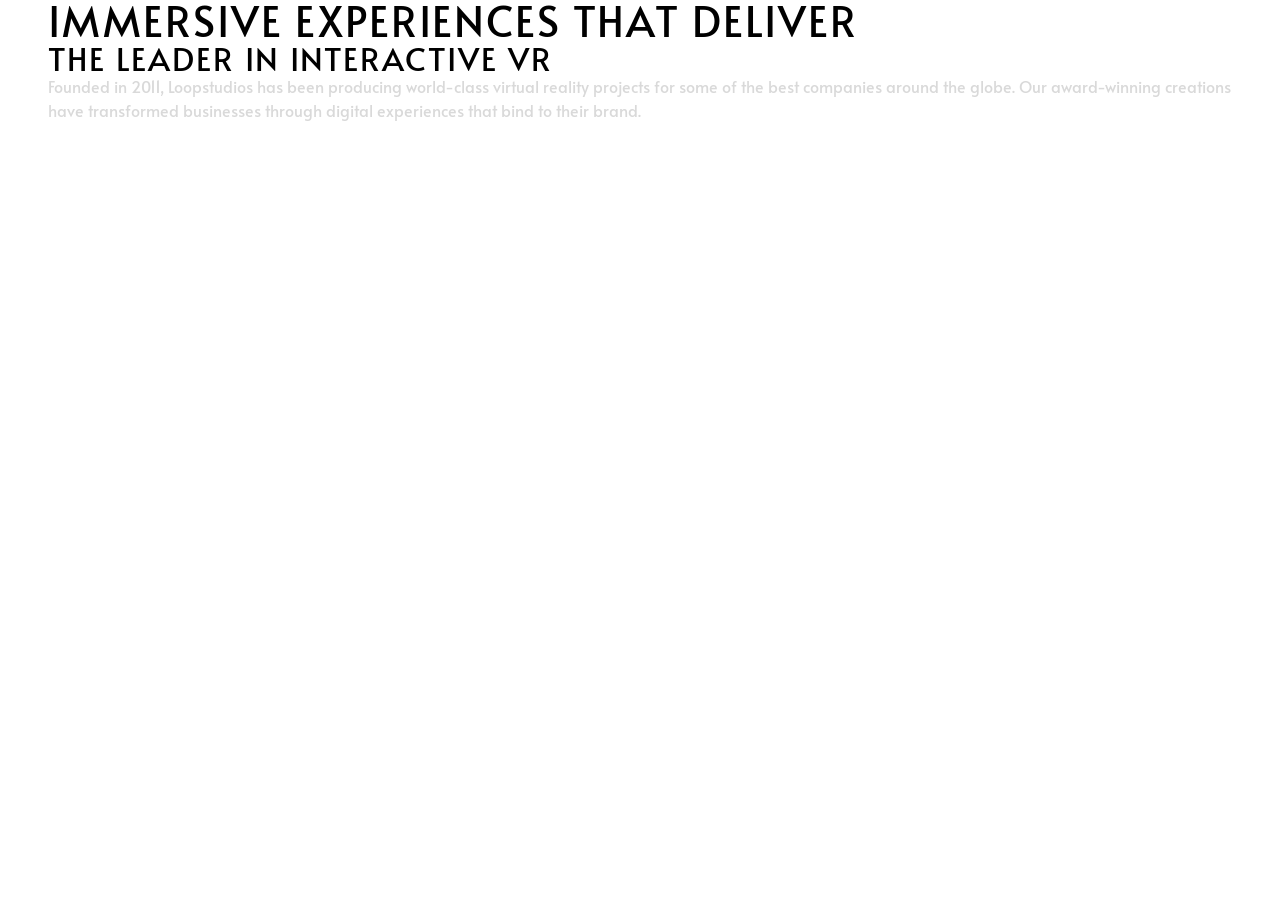
==== index.html @ 2401a3a0 "define styles for typography" ====
<!doctype html>
<html lang="en">
  <head>
    <meta charset="UTF-8" />
    <meta name="viewport" content="width=device-width, initial-scale=1.0" />
    <link rel="stylesheet" href="css/style.css" />
    <title>Loopstudios Landing Page</title>
  </head>
  <body>
    <h1>Immersive experiences that deliver</h1>
    <h2>The leader in interactive vr</h2>
    <p>
      Founded in 2011, Loopstudios has been producing world-class virtual
      reality projects for some of the best companies around the globe. Our
      award-winning creations have transformed businesses through digital
      experiences that bind to their brand.
    </p>
  </body>
</html>
---- css/style.css ----
/* FONTS */
/* alata-regular - latin */
@font-face {
  font-display: swap; /* Check https://developer.mozilla.org/en-US/docs/Web/CSS/@font-face/font-display for other options. */
  font-family: 'Alata';
  font-style: normal;
  font-weight: 400;
  src: url('/assets/fonts/alata-v12-latin/alata-v12-latin-regular.woff2') format('woff2'); /* Chrome 36+, Opera 23+, Firefox 39+, Safari 12+, iOS 10+ */
}

/* josefin-sans-300 - latin */
@font-face {
  font-display: swap; /* Check https://developer.mozilla.org/en-US/docs/Web/CSS/@font-face/font-display for other options. */
  font-family: 'Josefin Sans';
  font-style: normal;
  font-weight: 300;
  src: url('/assets/fonts/josefin-sans-v34-latin-300.woff2') format('woff2'); /* Chrome 36+, Opera 23+, Firefox 39+, Safari 12+, iOS 10+ */
}

/* CUSTOM PROPERTIES */
:root {
  --clr-white: hsl(0, 0%, 100%);
  --clr-black: hsl(0, 0%, 0%);
  --clr-grey: hsl(0, 0%, 85%);

  --ff-primary: 'Alata';
  --ff-secondary: 'Josefin Sans';
}

/* RESET STYLES */
/* Box sizing rules */
*,
*::before,
*::after {
  box-sizing: border-box;
}

/* Remove default margin */
* {
  margin: 0;
  padding: 0;
  font: inherit;
}

/* Remove list styles on ul, ol elements 
with a list role, which suggests default 
styling will be removed */
ul[role='list'],
ol[role='list'] {
  list-style: none;
}

/* Set core root defaults */
html:focus-within {
  scroll-behavior: smooth;
}

html,
body {
  min-height: 100%;
  /* height: 100%; */
}

/* Set core body defaults */
body {
  text-rendering: optimizeSpeed;
  line-height: 1.5;
}

/* A elements that don't have a class get default styles */
a:not([class]) {
  text-decoration-skip-ink: auto;
}

/* Make images easier to work with */
img,
picture,
svg {
  max-width: 100%;
  display: block;
}

/* Remove all animations, transitions and smooth scroll for people that prefer not to see them */
@media (prefers-reduced-motion: reduce) {
  html:focus-within {
   scroll-behavior: auto;
  }
  
  *,
  *::before,
  *::after {
    animation-duration: 0.01ms !important;
    animation-iteration-count: 1 !important;
    transition-duration: 0.01ms !important;
    scroll-behavior: auto !important;
  }
}

body {
  font-family: var(--ff-primary);
  padding: 0 3rem;
  color: var(--clr-grey);
}

h1, h2, h3 {
  text-transform: uppercase;
  line-height: 1;
  letter-spacing: 2px;
  color: var(--clr-black);

}

h1 {
  font-size: 2.6rem;
}

h2 {
  font-size: 2rem;
}
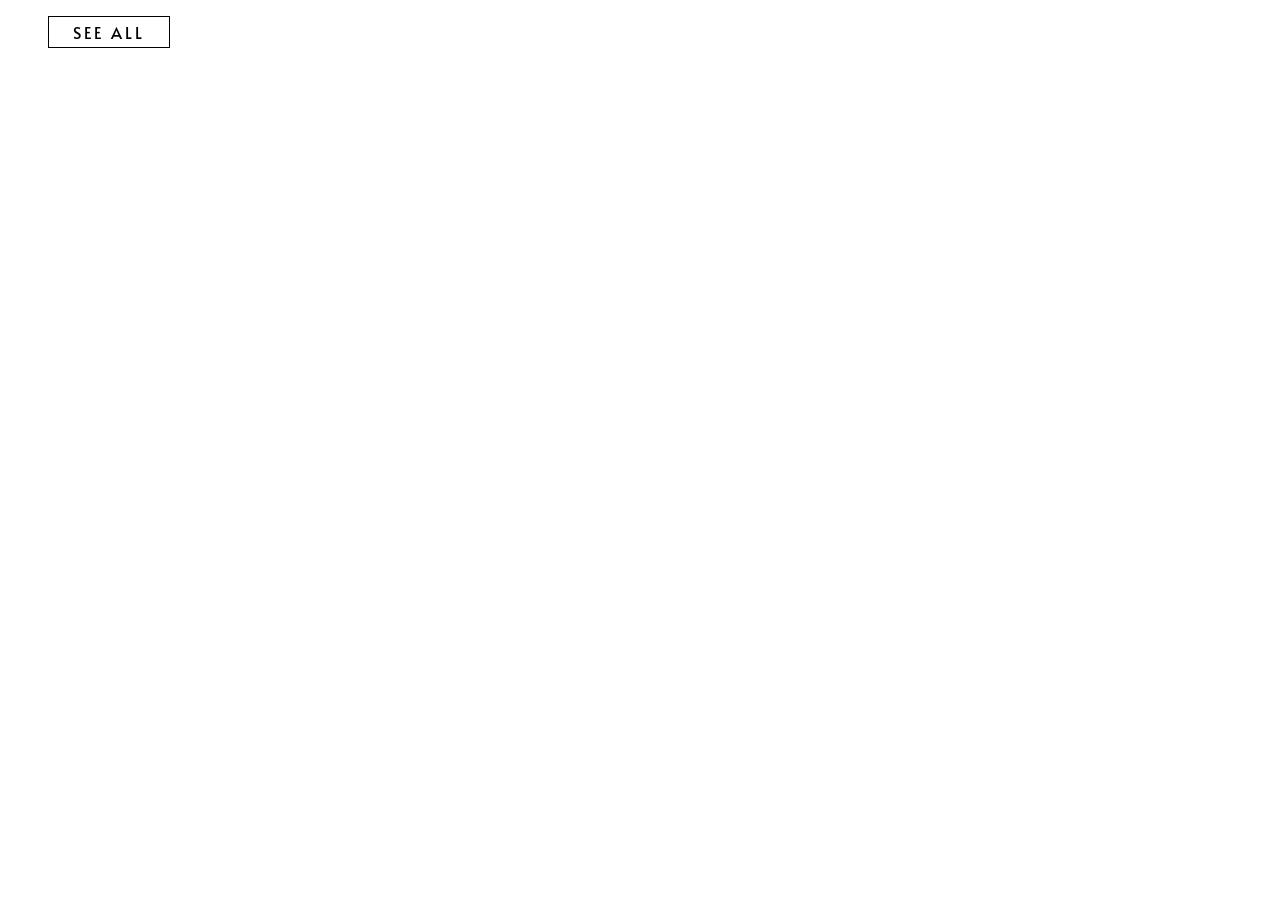
==== commit 6535f9ed: "build button component" ====
--- a/index.html
+++ b/index.html
@@ -7,13 +7,6 @@
     <title>Loopstudios Landing Page</title>
   </head>
   <body>
-    <h1>Immersive experiences that deliver</h1>
-    <h2>The leader in interactive vr</h2>
-    <p>
-      Founded in 2011, Loopstudios has been producing world-class virtual
-      reality projects for some of the best companies around the globe. Our
-      award-winning creations have transformed businesses through digital
-      experiences that bind to their brand.
-    </p>
+    <button class="btn">See all</button>
   </body>
 </html>
--- a/css/style.css
+++ b/css/style.css
@@ -14,7 +14,7 @@
   font-family: 'Josefin Sans';
   font-style: normal;
   font-weight: 300;
-  src: url('/assets/fonts/josefin-sans-v34-latin-300.woff2') format('woff2'); /* Chrome 36+, Opera 23+, Firefox 39+, Safari 12+, iOS 10+ */
+  src: url('/assets/fonts/josefin-sans-v34-latin/josefin-sans-v34-latin-300.woff2') format('woff2'); /* Chrome 36+, Opera 23+, Firefox 39+, Safari 12+, iOS 10+ */
 }
 
 /* CUSTOM PROPERTIES */
@@ -98,22 +98,69 @@
 
 body {
   font-family: var(--ff-primary);
-  padding: 0 3rem;
+  padding: 1rem 3rem;
   color: var(--clr-grey);
+  /* background-color: var(--clr-black); */
 }
 
 h1, h2, h3 {
   text-transform: uppercase;
   line-height: 1;
-  letter-spacing: 2px;
   color: var(--clr-black);
-
+  font-family: var(--ff-secondary);
 }
 
 h1 {
-  font-size: 2.6rem;
+  font-size: 2.4rem;
 }
 
 h2 {
-  font-size: 2rem;
-}+  font-size: 1.975rem;
+}
+
+/* LINKS */
+.link {
+  color: var(--clr-white);
+  text-decoration: none;
+  display: inline-block;
+}
+
+.link:hover {
+  position: relative;
+}
+
+.link:hover::after {
+  content: '';
+  position: absolute;
+  height: 2px;
+  border-radius: 1px;
+  width: 40%;
+  bottom: -10px;
+  left: 50%;
+  transform: translateX(-50%);
+  display: block;
+  background-color: var(--clr-white);
+}
+
+.link--full-underline:hover::after {
+  width: 100%;
+}
+
+/* BUTTONS */
+.btn {
+  text-transform: uppercase;
+  letter-spacing: 3px;
+  padding: .2em 1.5em;
+  outline: 0;
+  background-color: var(--clr-white);
+  border: 1px solid var(--clr-black);
+  cursor: pointer;
+  transition-property: background-color, color;
+  transition-duration: 300ms;
+  transition-timing-function: ease-in-out;
+}
+
+.btn:hover, .btn:focus-visible {
+  background-color: var(--clr-black);
+  color: var(--clr-white);
+}
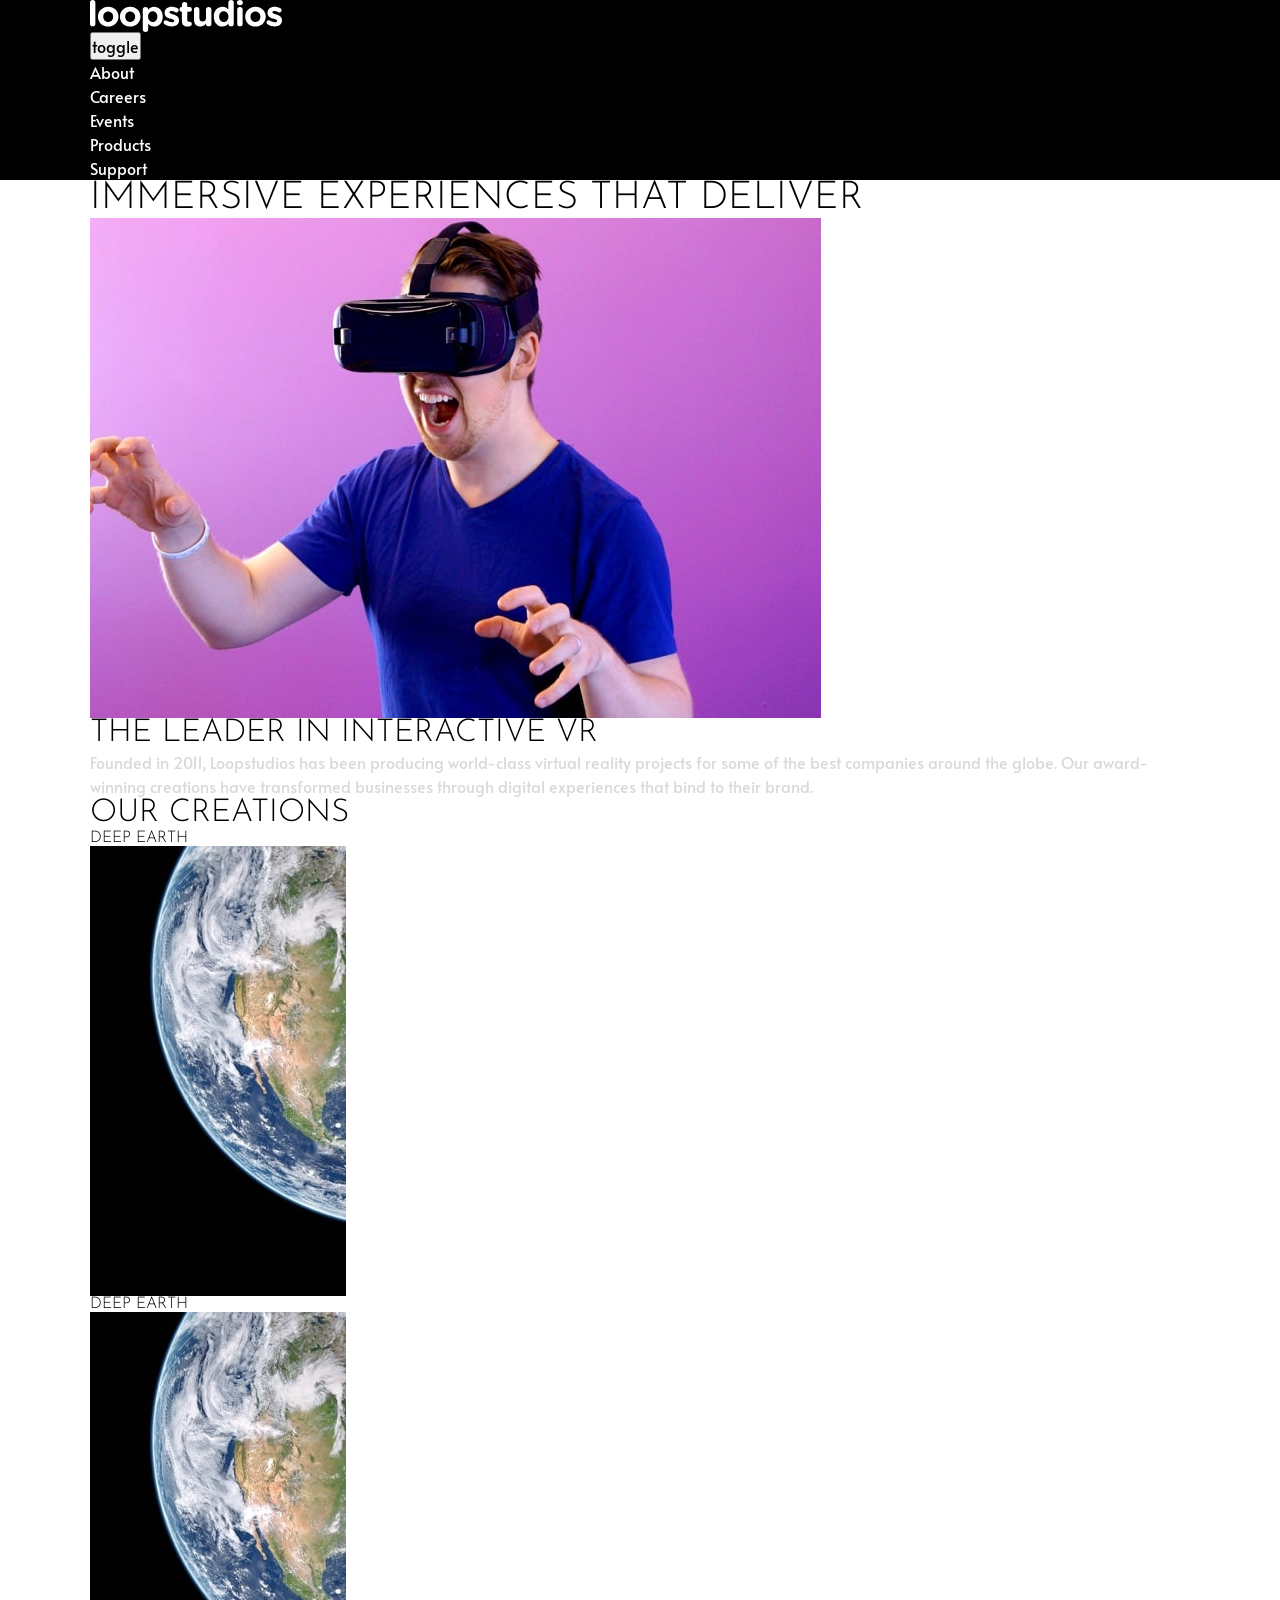
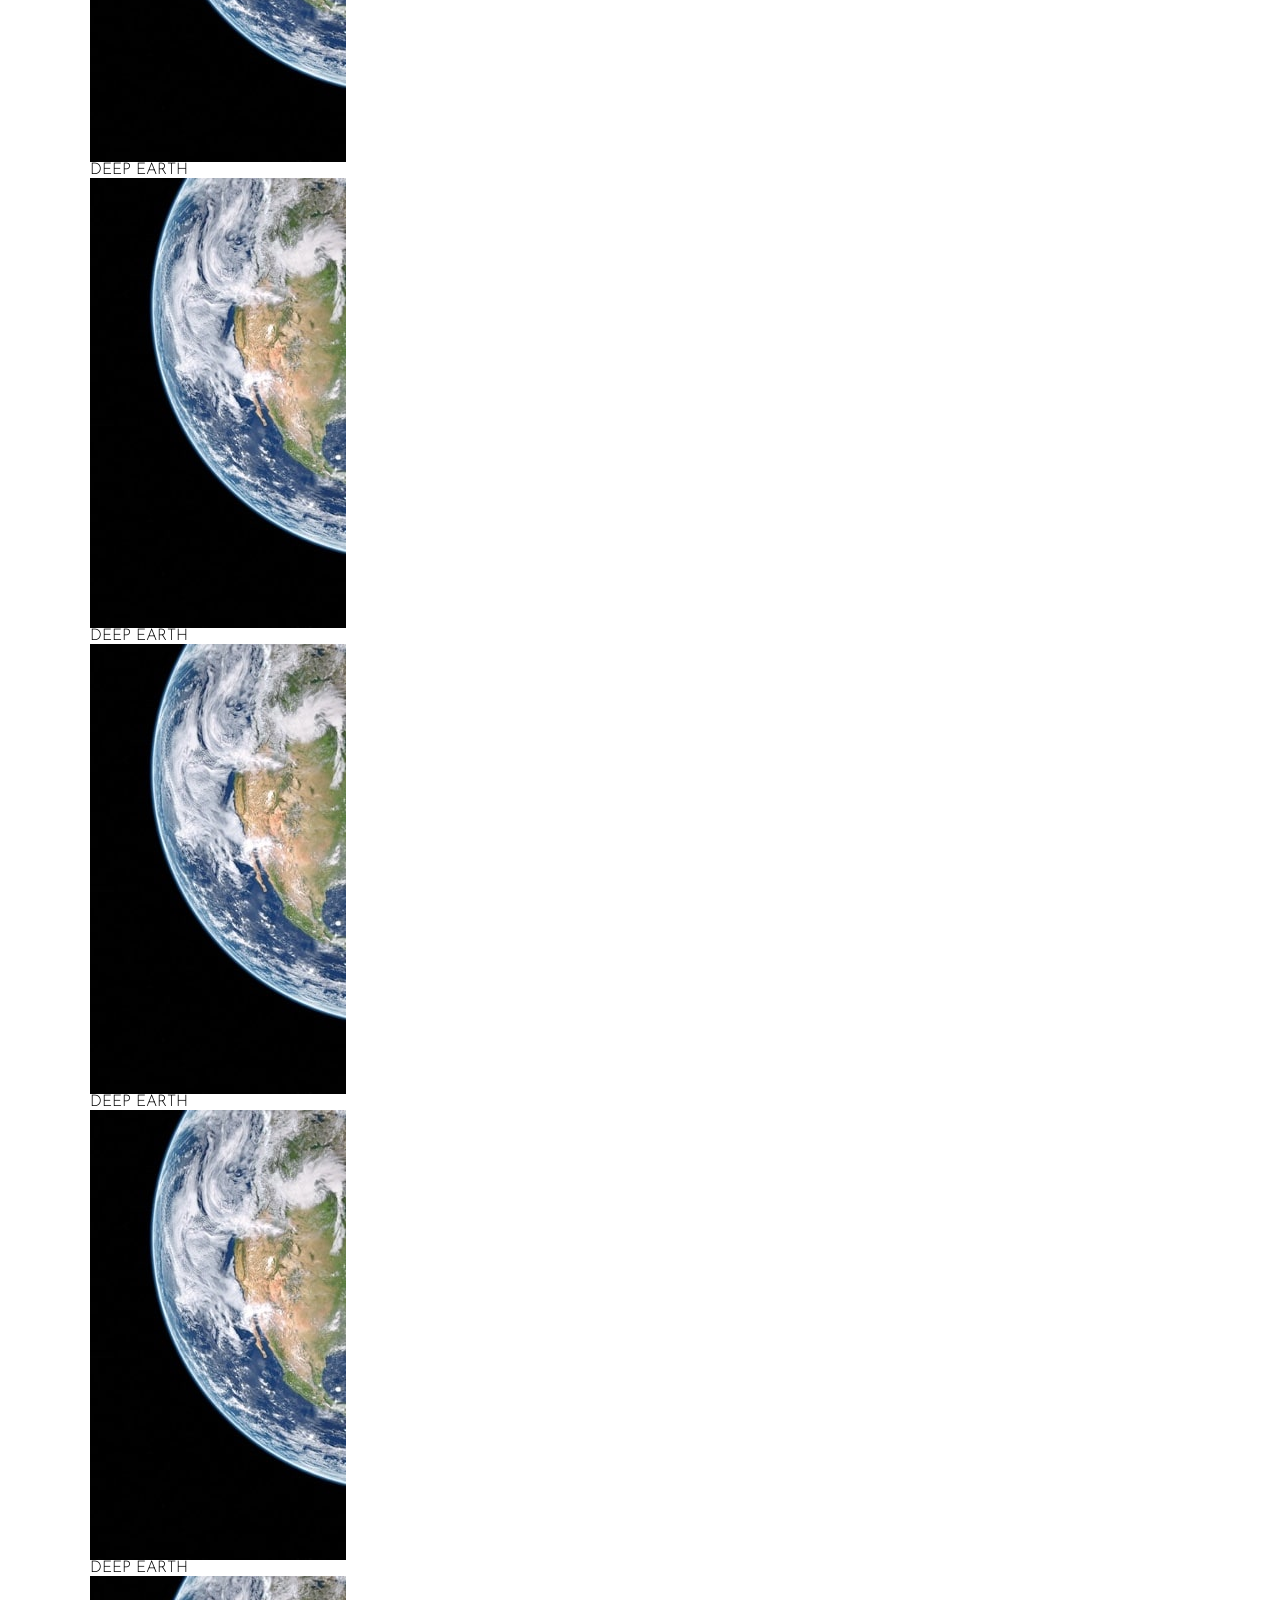
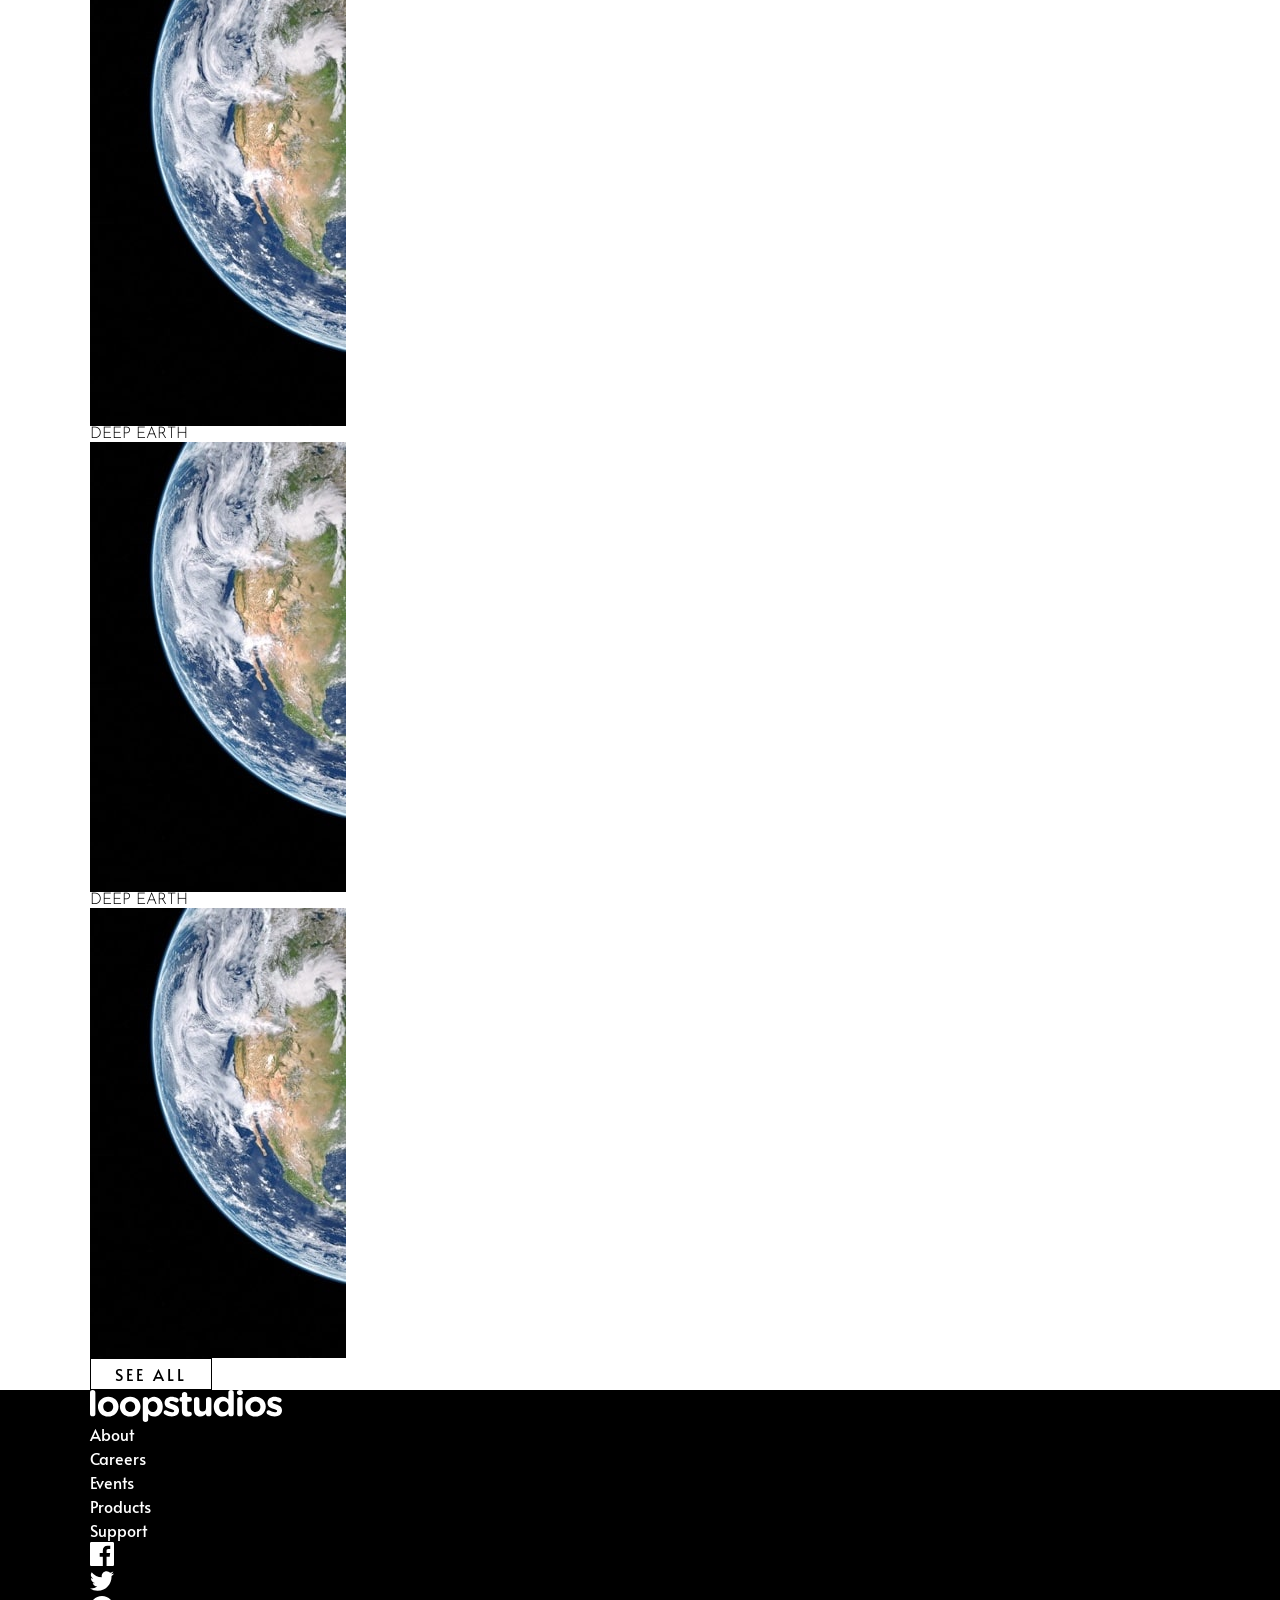
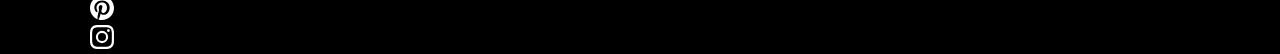
==== commit c1fec9f9: "write markup for the page" ====
--- a/index.html
+++ b/index.html
@@ -7,6 +7,164 @@
     <title>Loopstudios Landing Page</title>
   </head>
   <body>
-    <button class="btn">See all</button>
+    <header class="header" style="background-color: black">
+      <div class="wrapper header__wrapper">
+        <a href="/"><img src="/assets/images/logo.svg" alt="Loopstudios" /></a>
+        <button class="nav-toggler">toggle</button>
+        <nav class="header__nav">
+          <ul class="links" role="list">
+            <li><a href="#" class="link">About</a></li>
+            <li><a href="#" class="link">Careers</a></li>
+            <li><a href="#" class="link">Events</a></li>
+            <li><a href="#" class="link">Products</a></li>
+            <li><a href="#" class="link">Support</a></li>
+          </ul>
+        </nav>
+      </div>
+    </header>
+
+    <main>
+      <section class="hero">
+        <div class="wrapper hero__wrapper">
+          <h1 class="hero__title">Immersive experiences that deliver</h1>
+        </div>
+      </section>
+
+      <section class="showcase">
+        <div class="wrapper showcase__wrapper">
+          <picture>
+            <img
+              src="/assets/images/desktop/image-interactive.jpg"
+              alt="A man wearing a VR device"
+            />
+          </picture>
+          <div class="showcase__content">
+            <h2>The leader in interactive vr</h2>
+            <p>
+              Founded in 2011, Loopstudios has been producing world-class
+              virtual reality projects for some of the best companies around the
+              globe. Our award-winning creations have transformed businesses
+              through digital experiences that bind to their brand.
+            </p>
+          </div>
+        </div>
+      </section>
+
+      <section class="creations">
+        <div class="wrapper creations__wrapper">
+          <h2>Our Creations</h2>
+          <ul class="creations-list" role="list">
+            <li class="creation">
+              <h3>Deep earth</h3>
+              <picture>
+                <img
+                  src="/assets/images/desktop/image-deep-earth.jpg"
+                  alt="An image of earth from space"
+                />
+              </picture>
+            </li>
+            <li class="creation">
+              <h3>Deep earth</h3>
+              <picture>
+                <img
+                  src="/assets/images/desktop/image-deep-earth.jpg"
+                  alt="An image of earth from space"
+                />
+              </picture>
+            </li>
+            <li class="creation">
+              <h3>Deep earth</h3>
+              <picture>
+                <img
+                  src="/assets/images/desktop/image-deep-earth.jpg"
+                  alt="An image of earth from space"
+                />
+              </picture>
+            </li>
+            <li class="creation">
+              <h3>Deep earth</h3>
+              <picture>
+                <img
+                  src="/assets/images/desktop/image-deep-earth.jpg"
+                  alt="An image of earth from space"
+                />
+              </picture>
+            </li>
+            <li class="creation">
+              <h3>Deep earth</h3>
+              <picture>
+                <img
+                  src="/assets/images/desktop/image-deep-earth.jpg"
+                  alt="An image of earth from space"
+                />
+              </picture>
+            </li>
+            <li class="creation">
+              <h3>Deep earth</h3>
+              <picture>
+                <img
+                  src="/assets/images/desktop/image-deep-earth.jpg"
+                  alt="An image of earth from space"
+                />
+              </picture>
+            </li>
+            <li class="creation">
+              <h3>Deep earth</h3>
+              <picture>
+                <img
+                  src="/assets/images/desktop/image-deep-earth.jpg"
+                  alt="An image of earth from space"
+                />
+              </picture>
+            </li>
+            <li class="creation">
+              <h3>Deep earth</h3>
+              <picture>
+                <img
+                  src="/assets/images/desktop/image-deep-earth.jpg"
+                  alt="An image of earth from space"
+                />
+              </picture>
+            </li>
+          </ul>
+          <button class="btn">See All</button>
+        </div>
+      </section>
+    </main>
+
+    <footer class="footer" style="background-color: black">
+      <div class="wrapper footer__wrapper">
+        <a href="/"><img src="/assets/images/logo.svg" alt="Loopstudios" /></a>
+        <ul class="footer-links" role="list">
+          <li><a href="#" class="link">About</a></li>
+          <li><a href="#" class="link">Careers</a></li>
+          <li><a href="#" class="link">Events</a></li>
+          <li><a href="#" class="link">Products</a></li>
+          <li><a href="#" class="link">Support</a></li>
+        </ul>
+        <ul class="social-links" role="list">
+          <li>
+            <a href="" class="link link--full-underline"
+              ><img src="/assets/images/icon-facebook.svg" alt="Facebook"
+            /></a>
+          </li>
+          <li>
+            <a href="" class="link link--full-underline"
+              ><img src="/assets/images/icon-twitter.svg" alt="Twitter"
+            /></a>
+          </li>
+          <li>
+            <a href="" class="link link--full-underline"
+              ><img src="/assets/images/icon-pinterest.svg" alt="Pinterest"
+            /></a>
+          </li>
+          <li>
+            <a href="" class="link link--full-underline"
+              ><img src="/assets/images/icon-instagram.svg" alt="Instagram"
+            /></a>
+          </li>
+        </ul>
+      </div>
+    </footer>
   </body>
 </html>
--- a/css/style.css
+++ b/css/style.css
@@ -98,8 +98,8 @@
 
 body {
   font-family: var(--ff-primary);
-  padding: 1rem 3rem;
   color: var(--clr-grey);
+  /* padding: 1rem 3rem; */
   /* background-color: var(--clr-black); */
 }
 
@@ -164,3 +164,9 @@
   background-color: var(--clr-black);
   color: var(--clr-white);
 }
+
+/* UTILITY CLASSES */
+.wrapper {
+  width: min(calc(100% - 2rem), 68.75rem); /*1100px*/
+  margin: 0 auto;
+}
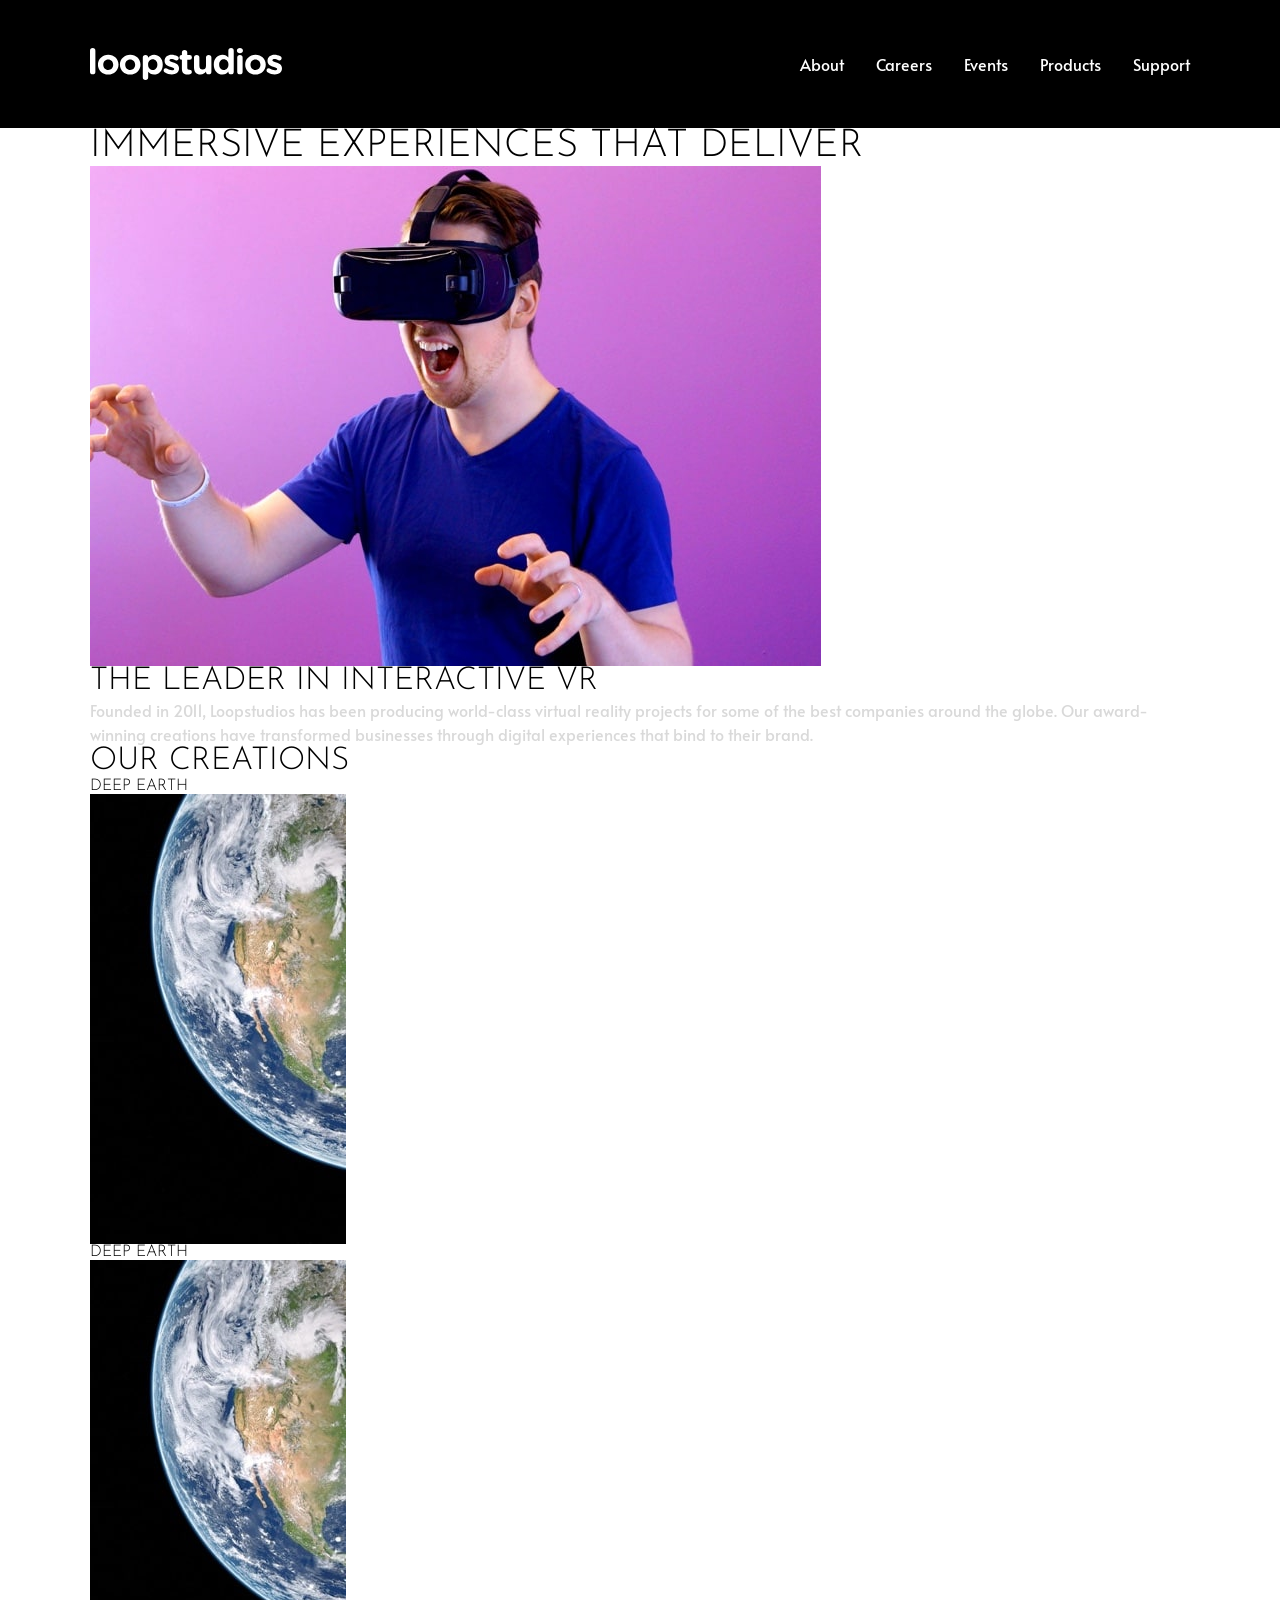
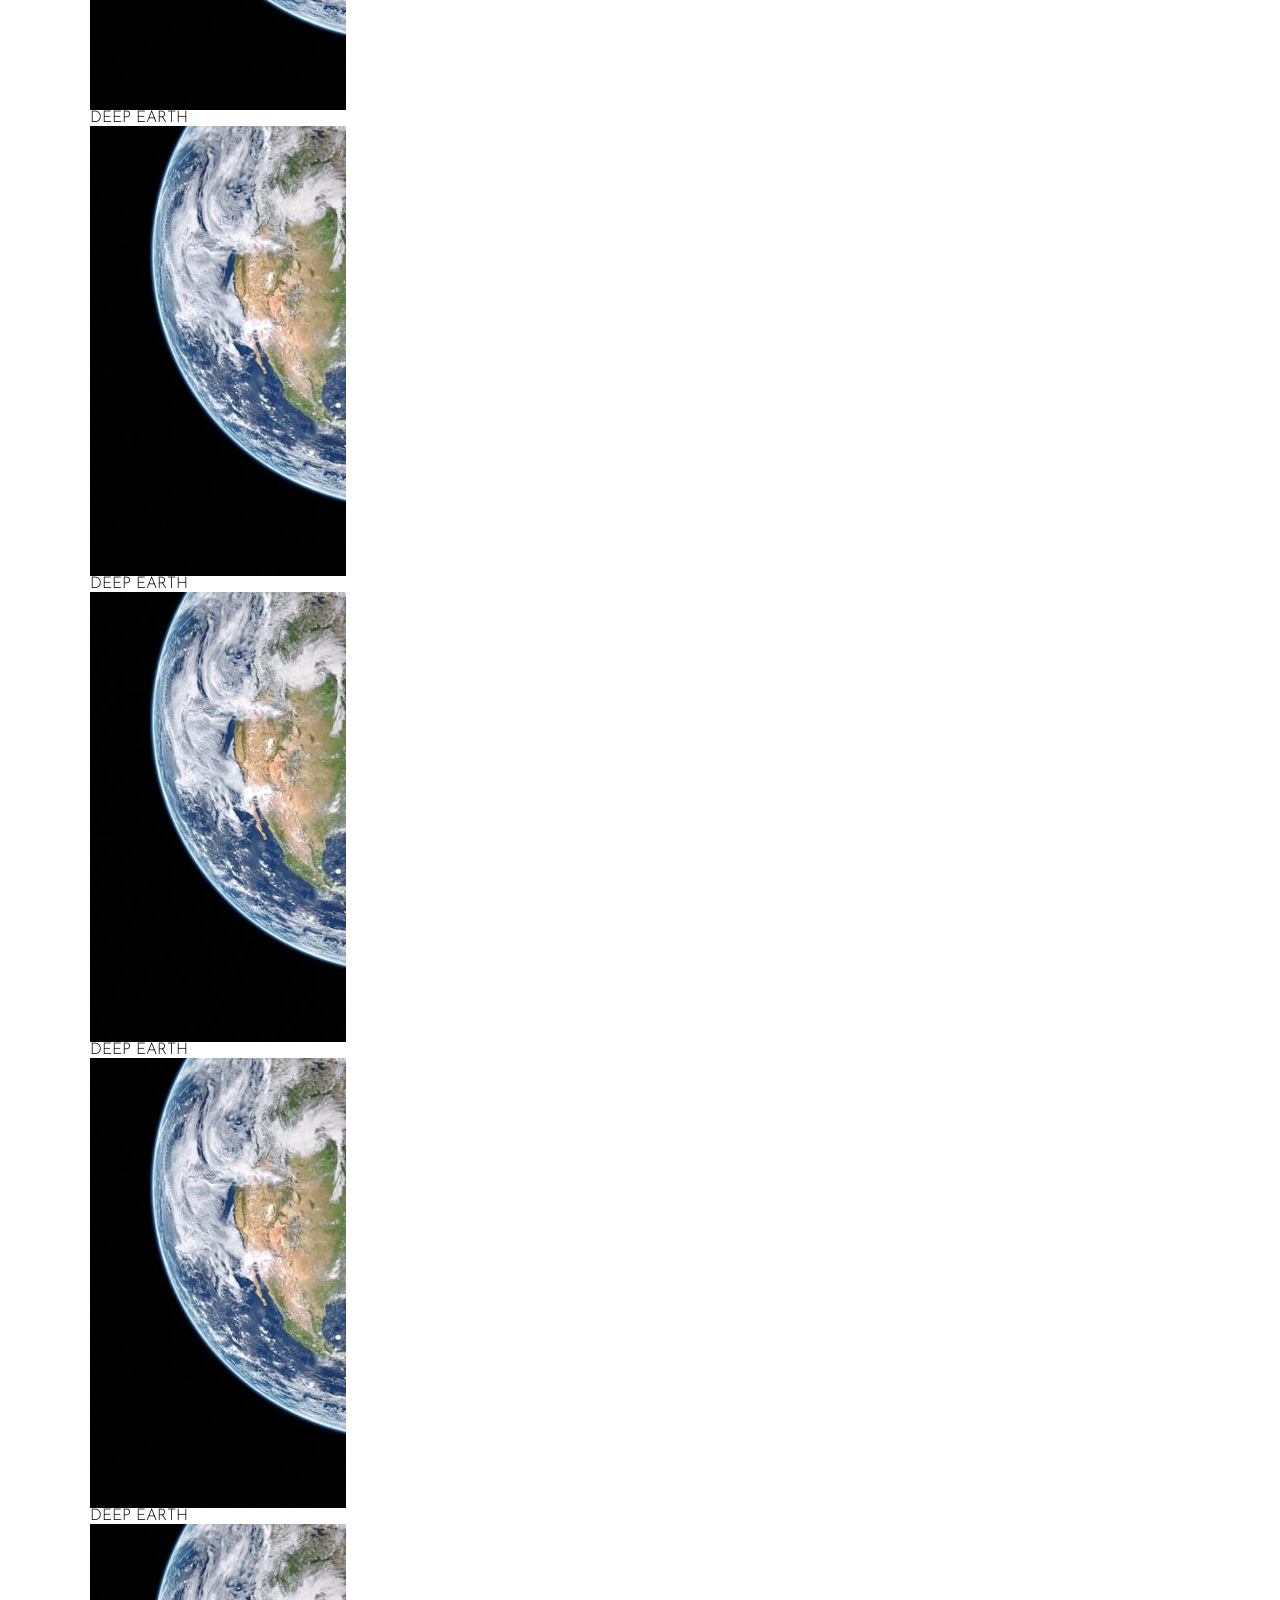
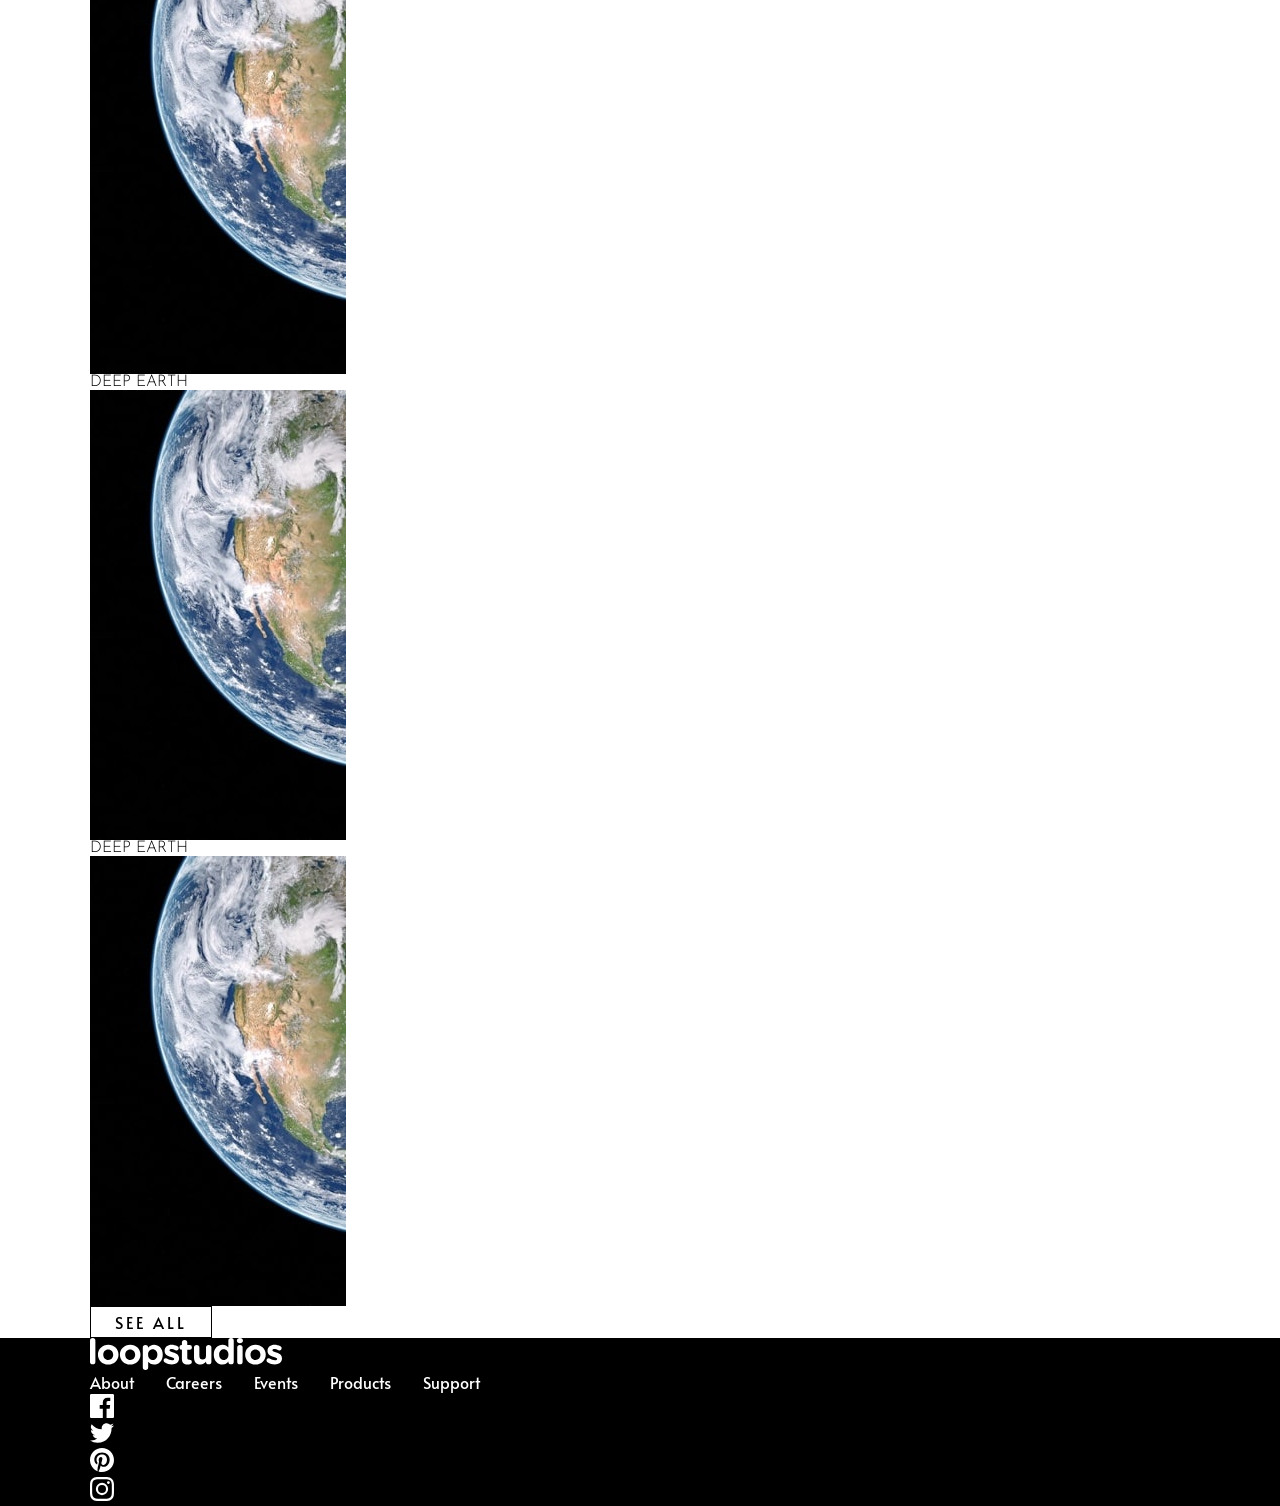
==== commit c5420a5b: "build the header section" ====
--- a/index.html
+++ b/index.html
@@ -6,13 +6,13 @@
     <link rel="stylesheet" href="css/style.css" />
     <title>Loopstudios Landing Page</title>
   </head>
-  <body>
+  <body class="no-scrol">
     <header class="header" style="background-color: black">
       <div class="wrapper header__wrapper">
         <a href="/"><img src="/assets/images/logo.svg" alt="Loopstudios" /></a>
-        <button class="nav-toggler">toggle</button>
-        <nav class="header__nav">
-          <ul class="links" role="list">
+        <button class="nav-toggler show-clos"></button>
+        <nav class="header__nav expande">
+          <ul class="links links--header" role="list">
             <li><a href="#" class="link">About</a></li>
             <li><a href="#" class="link">Careers</a></li>
             <li><a href="#" class="link">Events</a></li>
@@ -135,7 +135,7 @@
     <footer class="footer" style="background-color: black">
       <div class="wrapper footer__wrapper">
         <a href="/"><img src="/assets/images/logo.svg" alt="Loopstudios" /></a>
-        <ul class="footer-links" role="list">
+        <ul class="links links--footer" role="list">
           <li><a href="#" class="link">About</a></li>
           <li><a href="#" class="link">Careers</a></li>
           <li><a href="#" class="link">Events</a></li>
@@ -166,5 +166,7 @@
         </ul>
       </div>
     </footer>
+
+    <script src="/main.js"></script>
   </body>
 </html>
--- a/css/style.css
+++ b/css/style.css
@@ -165,6 +165,79 @@
   color: var(--clr-white);
 }
 
+/* HEADER SECTION */
+.header {
+  padding: 3rem 0;
+  position: relative;
+  z-index: 1;
+}
+
+.header__wrapper {
+  display: flex;
+  justify-content: space-between;
+  align-items: center;
+  gap: 1.4rem;
+}
+
+.nav-toggler {
+  display: none;
+
+  width: 2rem;
+  aspect-ratio: 1 / 1;
+  border: 0;
+  background-image: url(/assets/images/icon-hamburger.svg);
+  background-repeat: no-repeat;
+  background-size: contain;
+  background-position: center;
+  background-color: transparent;
+  cursor: pointer;
+}
+
+.links {
+  display: flex;
+  gap: 0.8rem;
+  gap: clamp(0.8rem, -0.19999999999999996rem + 3.2vw, 2rem);
+}
+
+@media (max-width: 37.5em) {
+  body.no-scroll {
+    max-height: 100vh;
+    overflow: hidden;
+  }
+
+  .header__nav {
+    display: none;
+  }
+
+  .header__nav.expanded {
+    display: revert;
+
+    background-color: var(--clr-black);
+    position: fixed;
+    inset: 0;
+    z-index: -1;
+  }
+
+  .links--header {
+    display: grid;
+    gap: 1.2rem;
+    margin-top: 10rem;
+    text-transform: uppercase;
+    font-size: 1.4rem;
+    font-family: var(--ff-secondary);
+    padding: 1rem; 
+  }
+
+  .nav-toggler {
+    display: revert;
+  }
+
+  .nav-toggler.show-close {
+    background-image: url(/assets/images/icon-close.svg);
+    width: 1.5rem;
+  }
+}
+
 /* UTILITY CLASSES */
 .wrapper {
   width: min(calc(100% - 2rem), 68.75rem); /*1100px*/
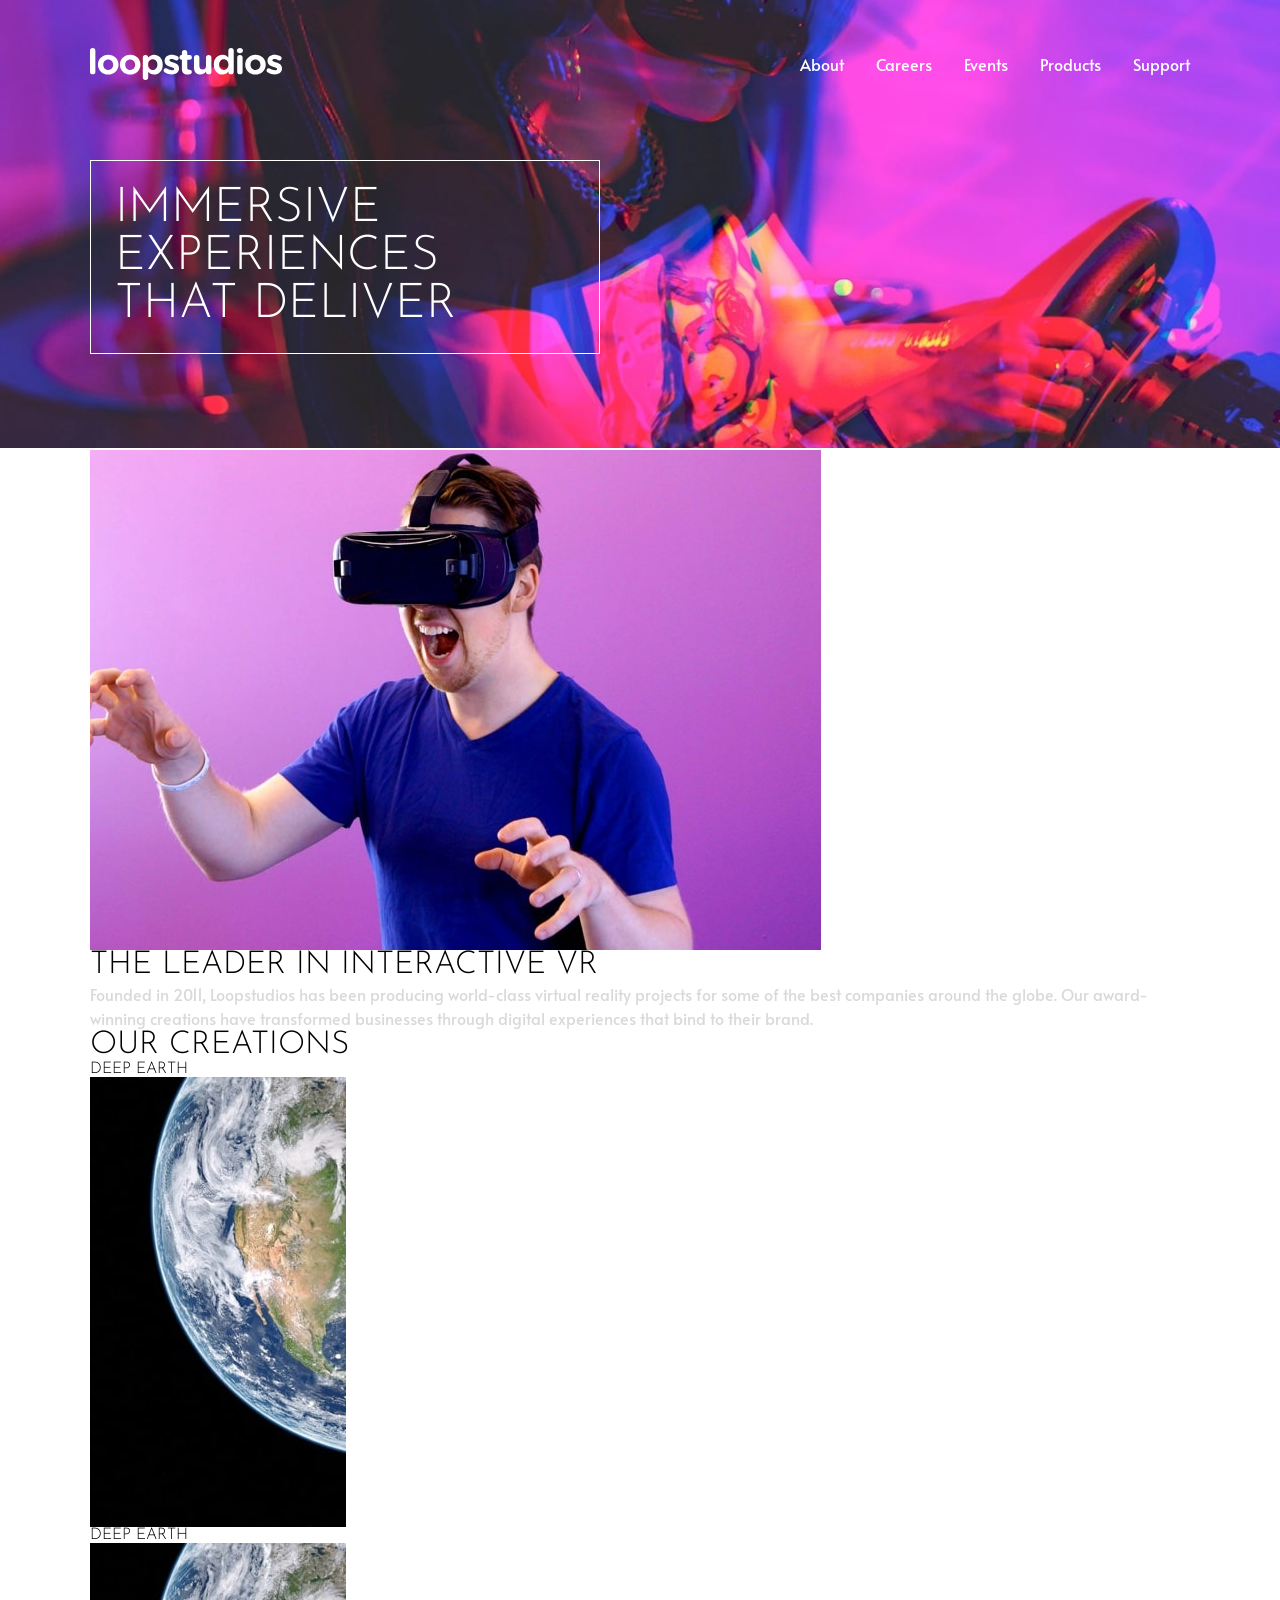
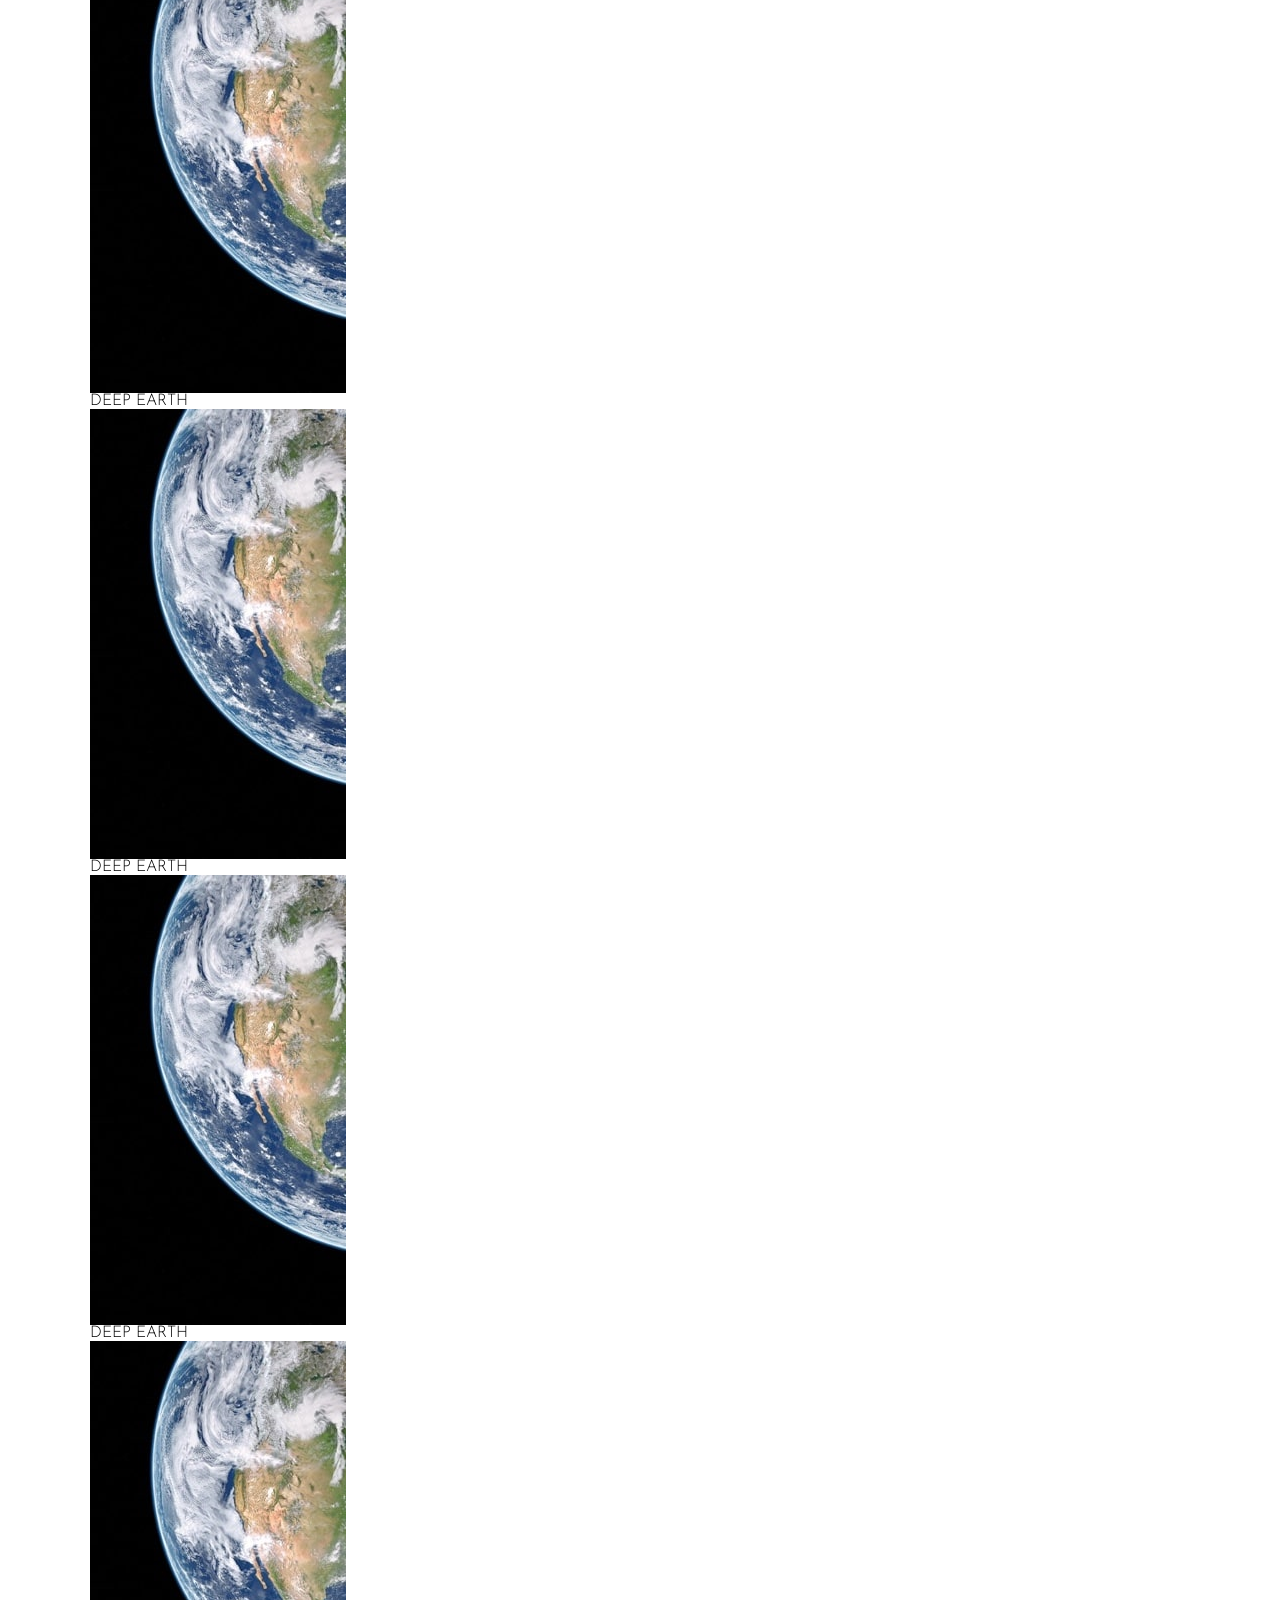
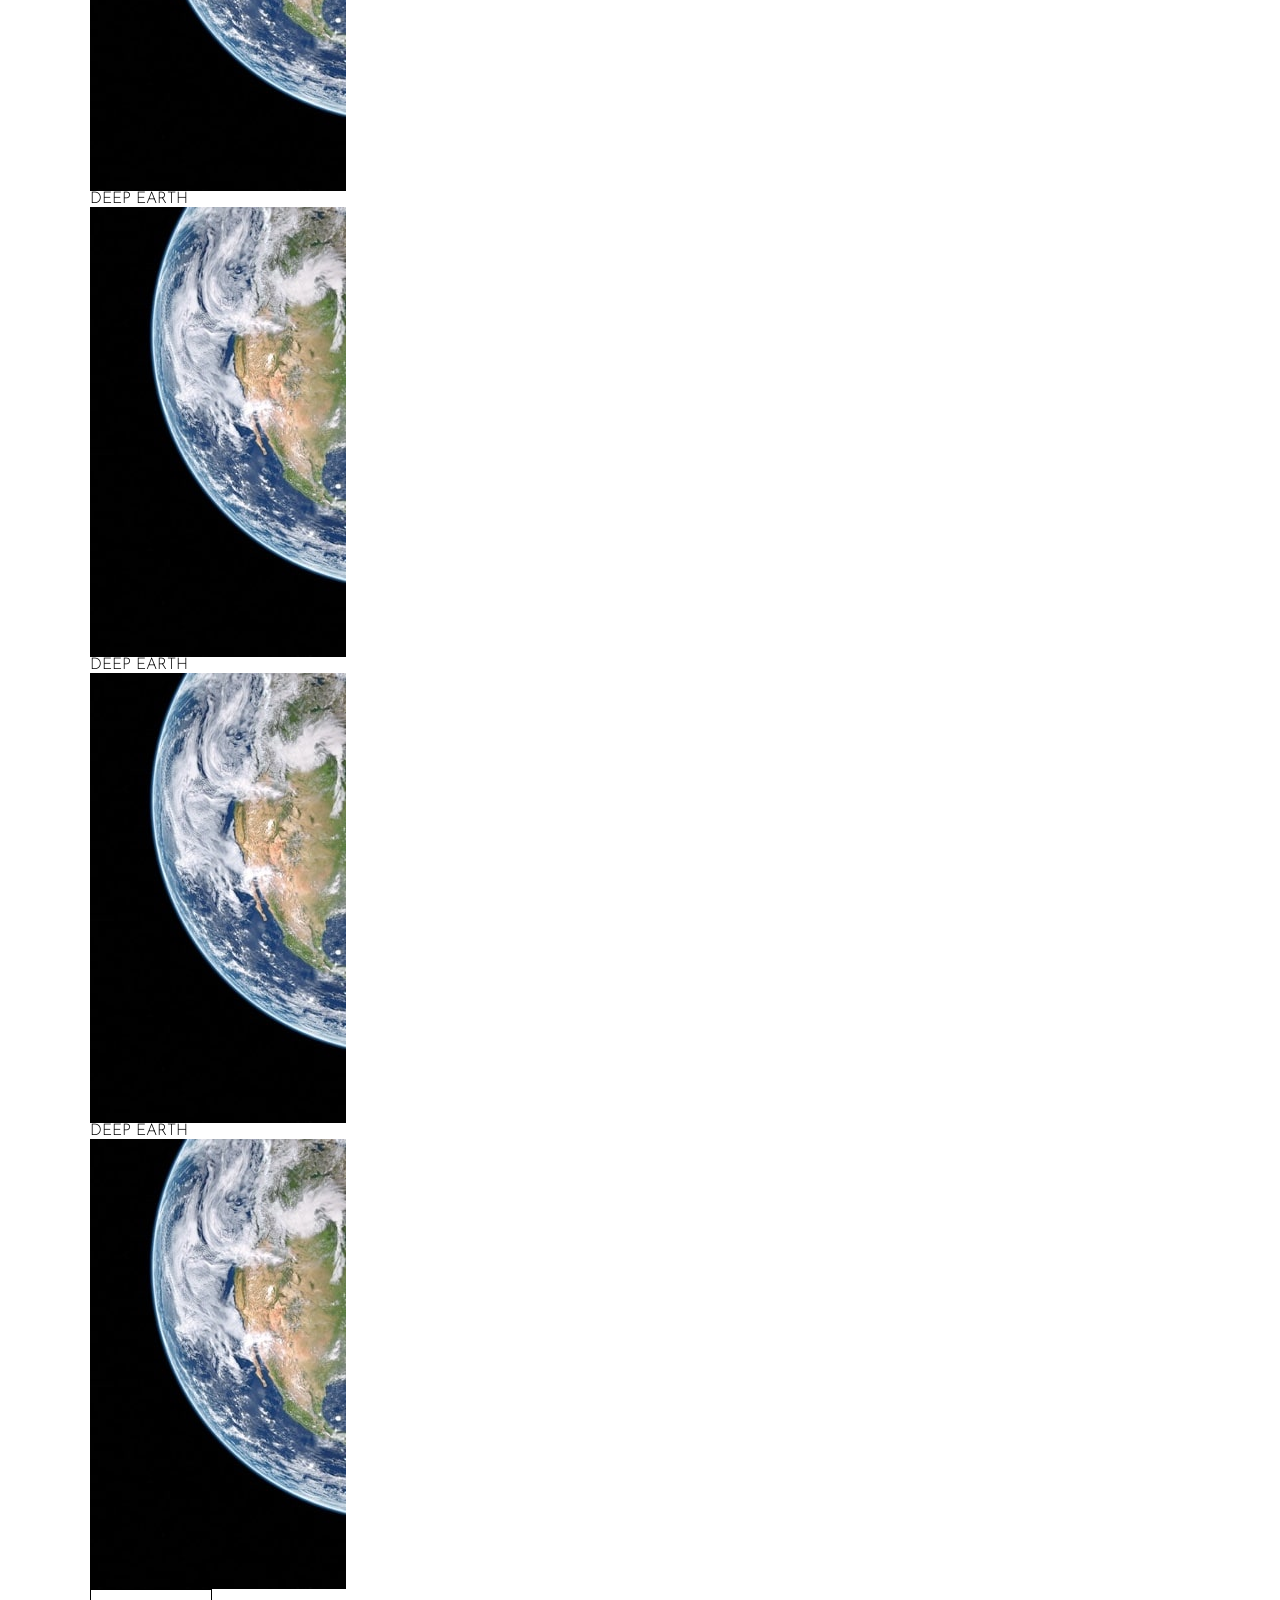
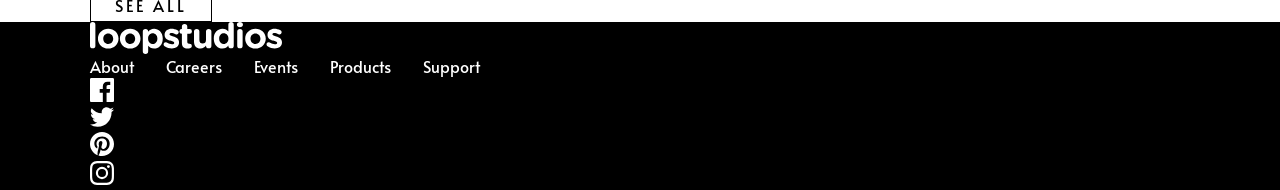
==== commit cd2adaa6: "build hero  section" ====
--- a/index.html
+++ b/index.html
@@ -6,12 +6,12 @@
     <link rel="stylesheet" href="css/style.css" />
     <title>Loopstudios Landing Page</title>
   </head>
-  <body class="no-scrol">
-    <header class="header" style="background-color: black">
+  <body>
+    <header class="header">
       <div class="wrapper header__wrapper">
         <a href="/"><img src="/assets/images/logo.svg" alt="Loopstudios" /></a>
-        <button class="nav-toggler show-clos"></button>
-        <nav class="header__nav expande">
+        <button class="nav-toggler"></button>
+        <nav class="header__nav">
           <ul class="links links--header" role="list">
             <li><a href="#" class="link">About</a></li>
             <li><a href="#" class="link">Careers</a></li>
--- a/css/style.css
+++ b/css/style.css
@@ -111,7 +111,8 @@
 }
 
 h1 {
-  font-size: 2.4rem;
+  font-size: 2rem;
+  font-size: clamp(2rem, -0.6666666666666665rem + 13.333333333333334vw, 2.5rem);
 }
 
 h2 {
@@ -238,8 +239,50 @@
   }
 }
 
+/* HERO SECTION */
+.hero {
+  padding: 8rem 0 11rem;
+}
+
+.hero__title {
+  color: var(--clr-white);
+  border: 1px solid var(--clr-white);
+  padding: 1.5rem;
+  max-width: 22.5rem;
+}
+
+.hero::before {
+  content: '';
+  position: absolute;
+  display: block;
+  top: 0;
+  width: 100%;
+  padding: 19rem 0;
+  z-index: -2;
+  background-image: url(/assets/images/mobile/image-hero.jpg);
+  background-repeat: no-repeat;
+  background-position: center;
+  background-size: cover;
+}
+
+@media (min-width: 37.5em) {
+  .hero {
+    padding: 2rem 0 6rem;
+  }
+
+  .hero::before {
+    background-image: url(/assets/images/desktop/image-hero.jpg);
+    padding: 14rem 0;
+  }
+
+  .hero__title {
+    font-size: 3rem;
+    max-width: 17ch;
+  } 
+}
+
 /* UTILITY CLASSES */
 .wrapper {
-  width: min(calc(100% - 2rem), 68.75rem); /*1100px*/
+  width: min(calc(100% - 3rem), 68.75rem); /*1100px*/
   margin: 0 auto;
 }
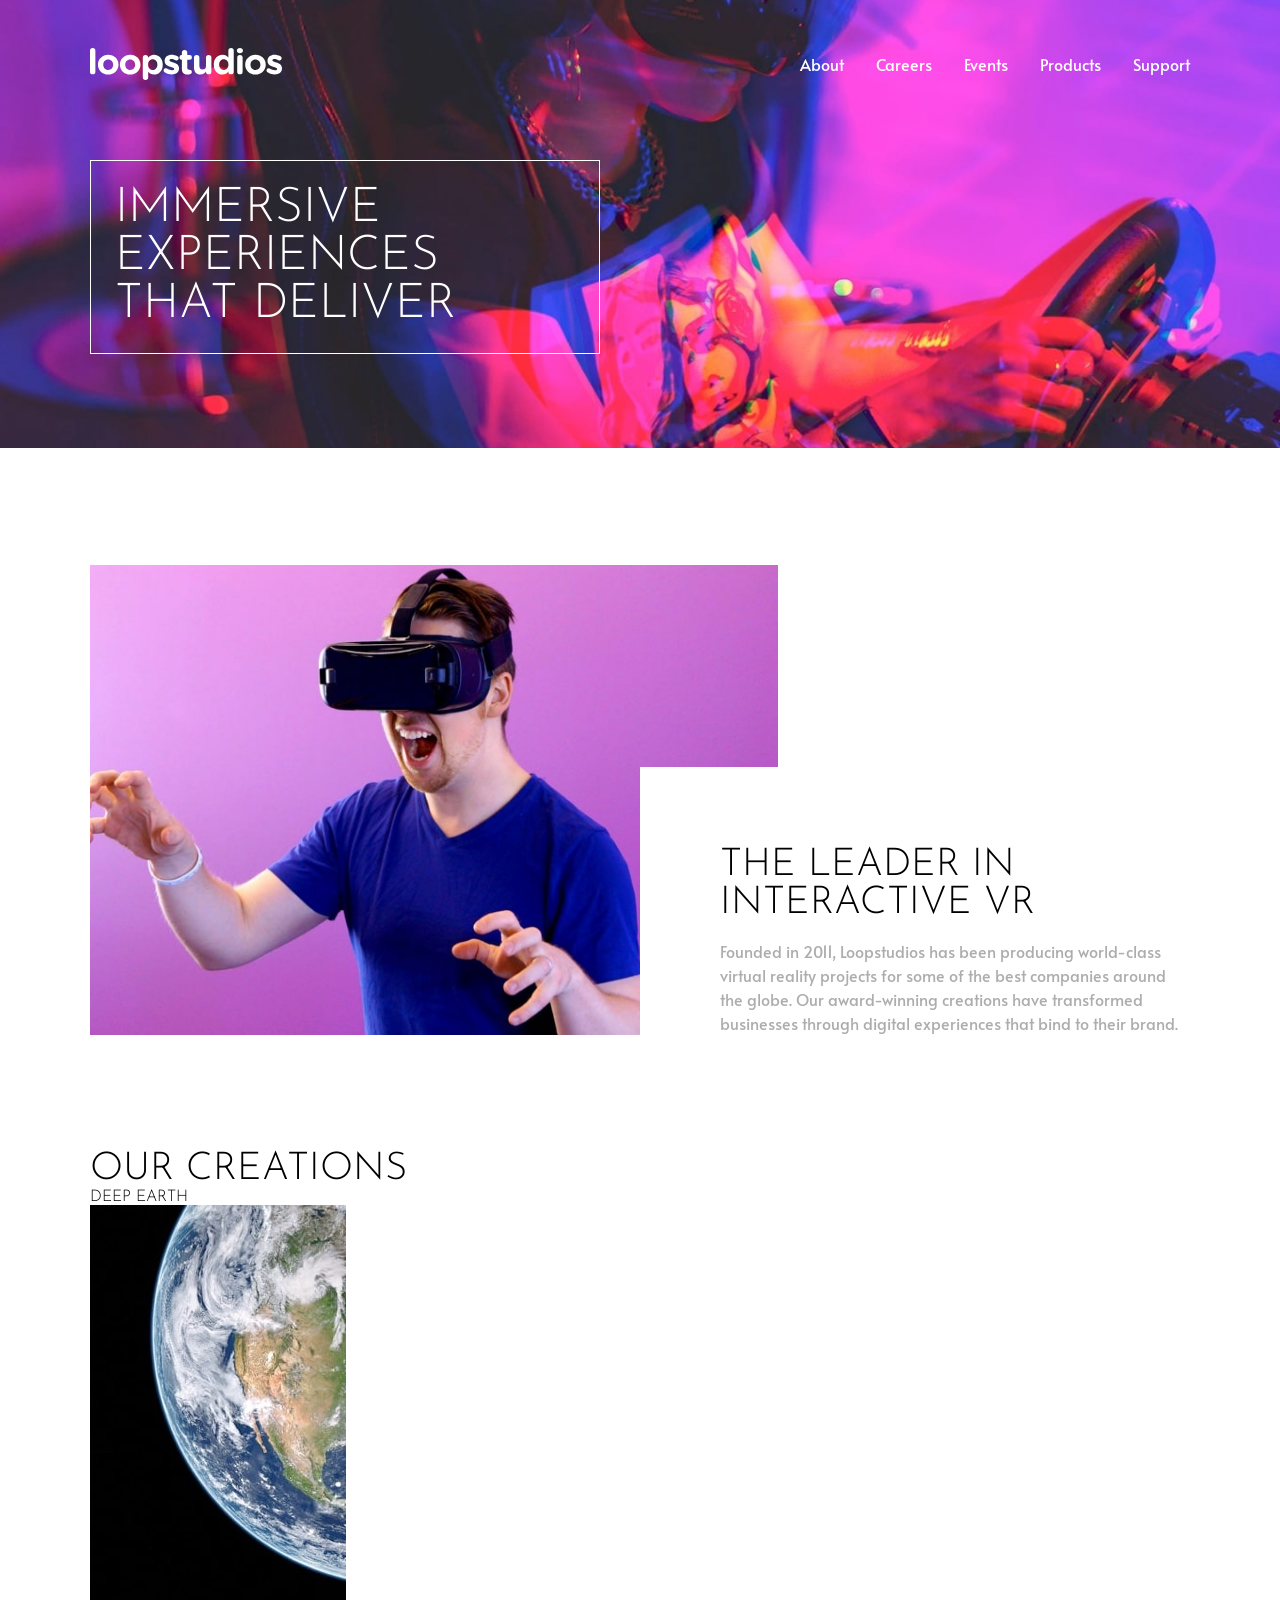
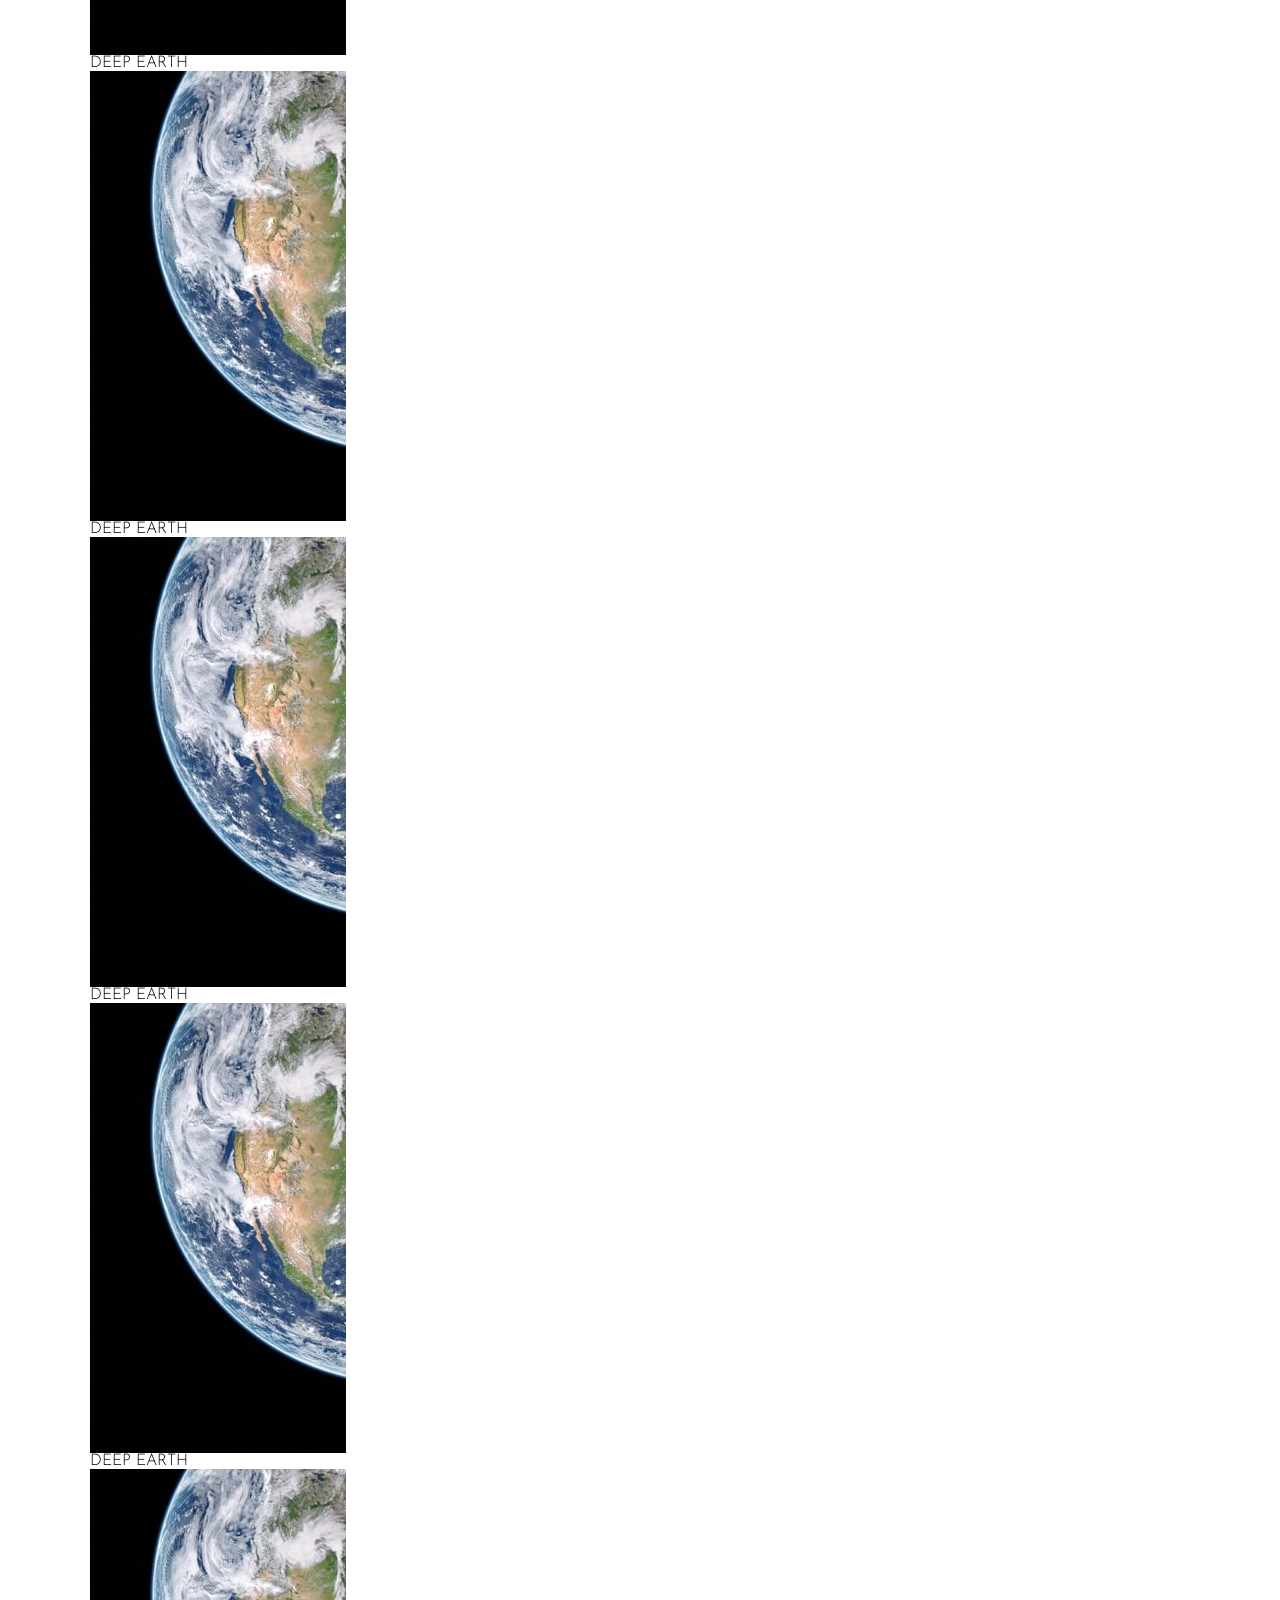
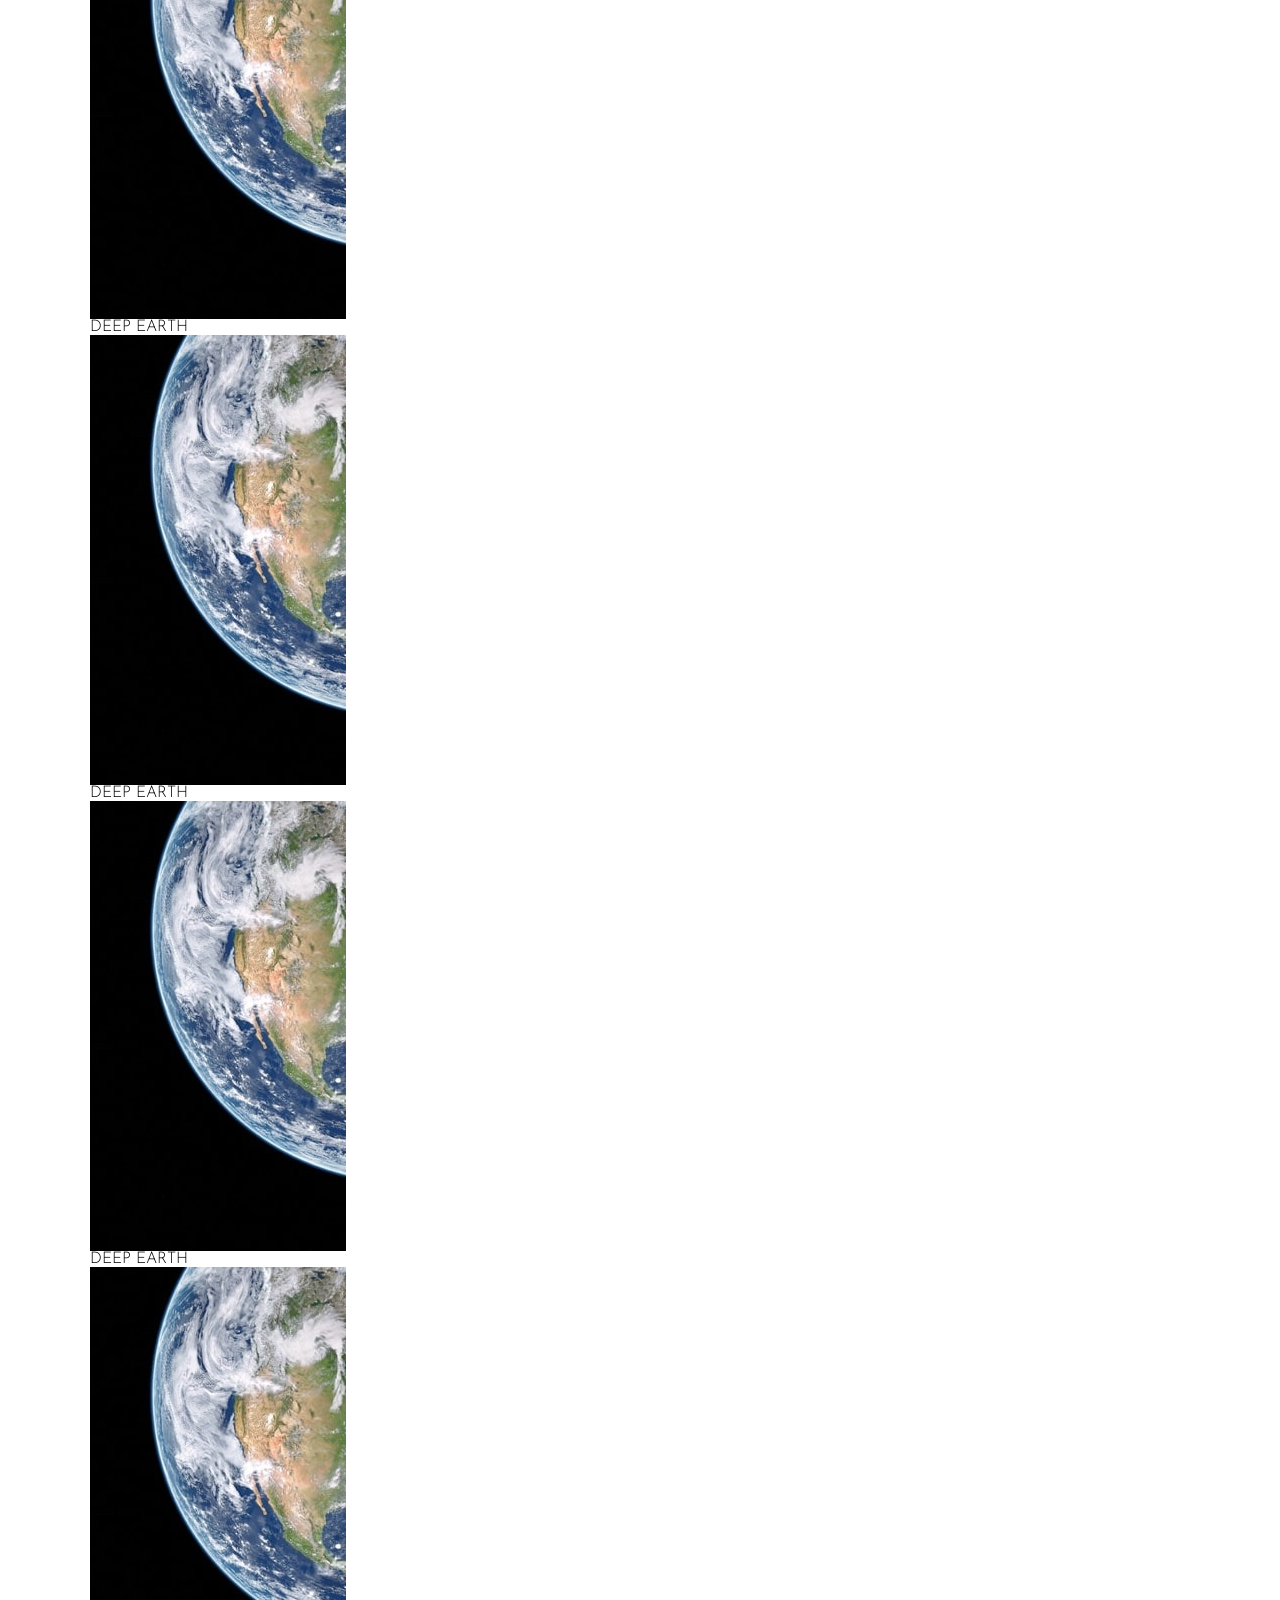
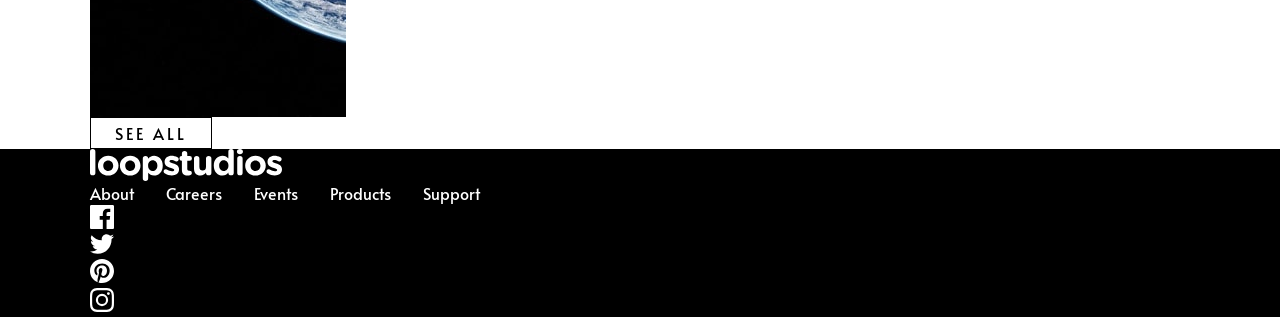
==== commit 8b3b54e8: "build showcase section" ====
--- a/index.html
+++ b/index.html
@@ -32,13 +32,17 @@
 
       <section class="showcase">
         <div class="wrapper showcase__wrapper">
-          <picture>
+          <picture class="showcase__image">
+            <source
+              media="(width < 60em)"
+              srcset="/assets/images/mobile/image-interactive.jpg"
+            />
             <img
               src="/assets/images/desktop/image-interactive.jpg"
               alt="A man wearing a VR device"
             />
           </picture>
-          <div class="showcase__content">
+          <div class="showcase__content flow">
             <h2>The leader in interactive vr</h2>
             <p>
               Founded in 2011, Loopstudios has been producing world-class
--- a/css/style.css
+++ b/css/style.css
@@ -21,7 +21,7 @@
 :root {
   --clr-white: hsl(0, 0%, 100%);
   --clr-black: hsl(0, 0%, 0%);
-  --clr-grey: hsl(0, 0%, 85%);
+  --clr-grey: hsl(0, 0%, 68%);
 
   --ff-primary: 'Alata';
   --ff-secondary: 'Josefin Sans';
@@ -117,6 +117,12 @@
 
 h2 {
   font-size: 1.975rem;
+}
+
+@media (min-width: 50em) {
+  h2 {
+    font-size: 2.4rem;
+  }
 }
 
 /* LINKS */
@@ -281,8 +287,52 @@
   } 
 }
 
+/* SHOWCASE SECTION */
+.showcase {
+  padding: 7.2rem 0;
+  text-align: center;
+}
+
+.showcase__wrapper {
+  display: grid;
+  gap: 2rem;
+}
+
+.showcase__image img {
+  margin: 0 auto;
+}
+
+.showcase__content {
+  background-color: var(--clr-white);
+}
+
+@media (min-width: 60em) {
+  .showcase__wrapper {
+    grid-template-columns: repeat(8, 1fr);
+    grid-template-rows: 6rem auto;
+    align-items: end;
+    gap: revert;
+  }
+
+  .showcase__image {
+    grid-column: 1 / span 5;
+    grid-row: 1 / span 2;
+  }
+
+  .showcase__content {
+    grid-column: 5 / -1;
+    grid-row: 2 / -1;
+    padding: 5rem 0 0 5rem;
+    text-align: left;
+  }
+}
+
 /* UTILITY CLASSES */
 .wrapper {
   width: min(calc(100% - 3rem), 68.75rem); /*1100px*/
   margin: 0 auto;
 }
+
+.flow > * + * {
+  margin-top: 1rem;
+}
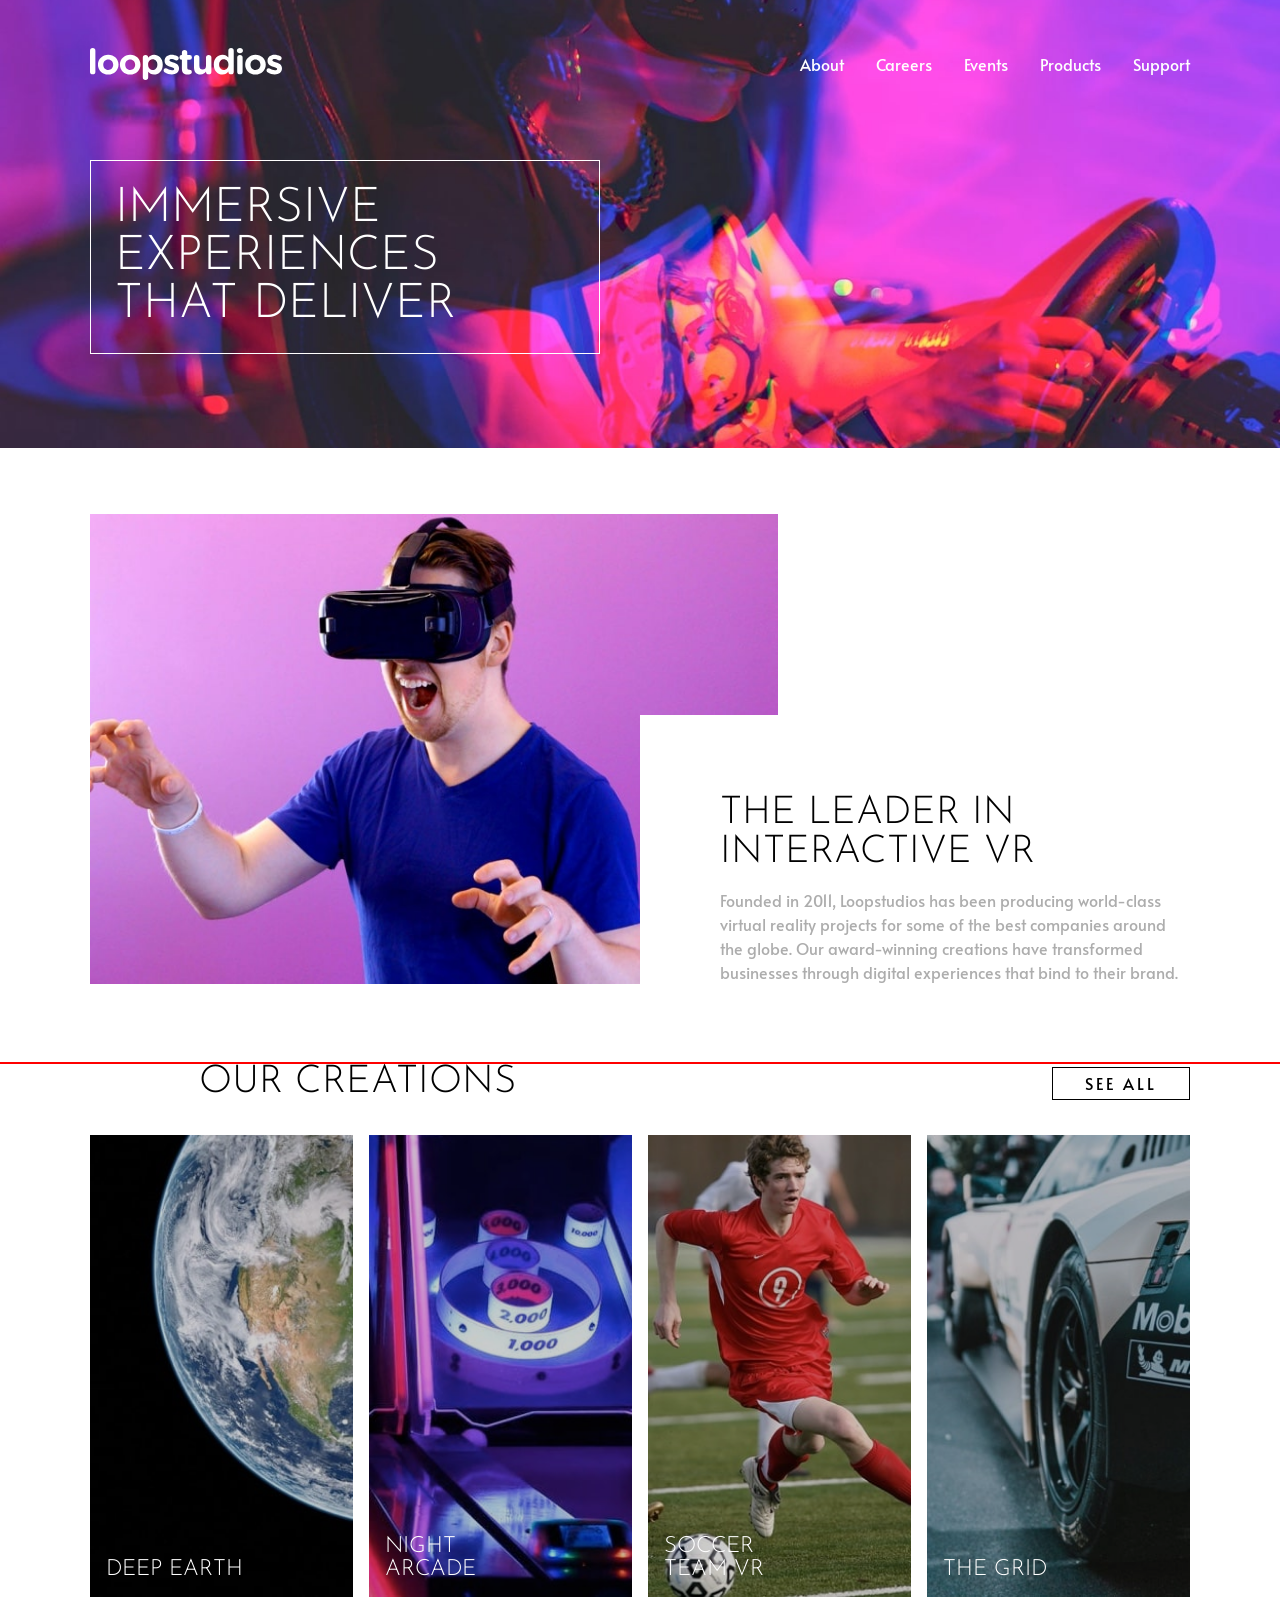
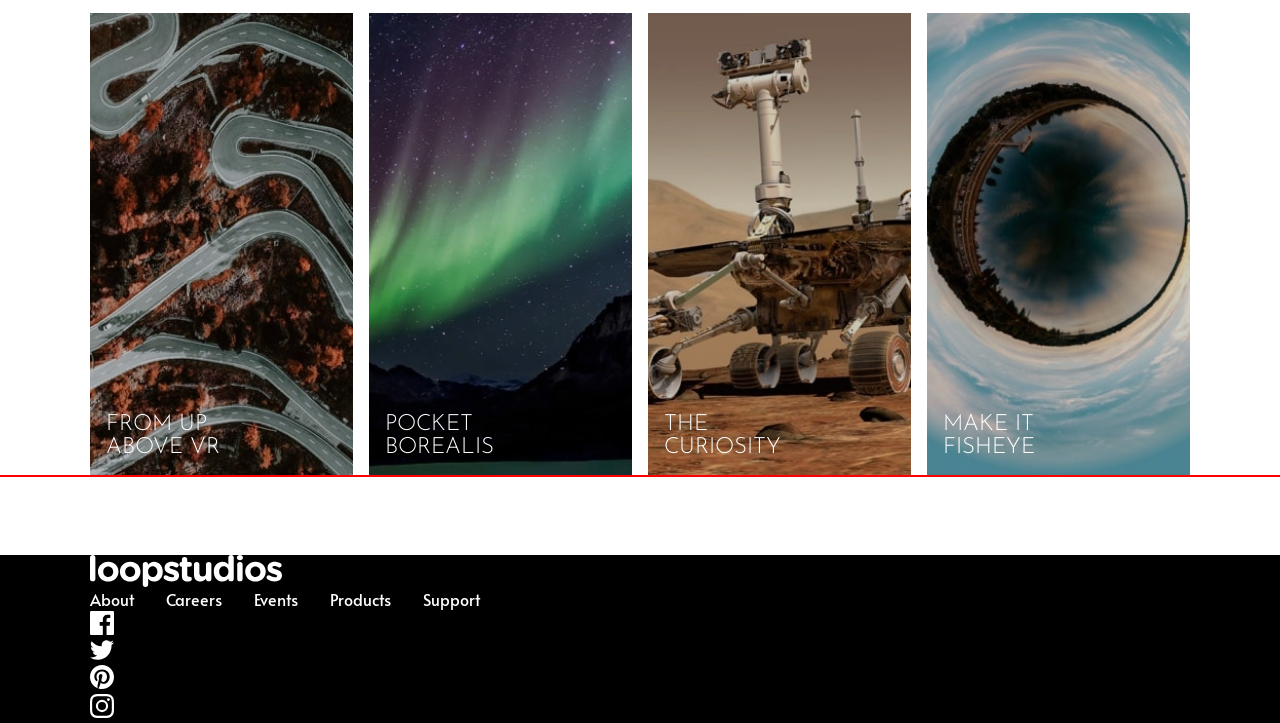
==== commit 5ef8ac70: "build creations section" ====
--- a/index.html
+++ b/index.html
@@ -56,11 +56,15 @@
 
       <section class="creations">
         <div class="wrapper creations__wrapper">
-          <h2>Our Creations</h2>
+          <h2 class="creations__title">Our Creations</h2>
           <ul class="creations-list" role="list">
             <li class="creation">
-              <h3>Deep earth</h3>
-              <picture>
+              <h3 class="creation__title">Deep earth</h3>
+              <picture class="creation__image">
+                <source
+                  media="(width < 25em)"
+                  srcset="/assets/images/mobile/image-deep-earth.jpg"
+                />
                 <img
                   src="/assets/images/desktop/image-deep-earth.jpg"
                   alt="An image of earth from space"
@@ -68,70 +72,98 @@
               </picture>
             </li>
             <li class="creation">
-              <h3>Deep earth</h3>
-              <picture>
-                <img
-                  src="/assets/images/desktop/image-deep-earth.jpg"
-                  alt="An image of earth from space"
-                />
-              </picture>
-            </li>
-            <li class="creation">
-              <h3>Deep earth</h3>
-              <picture>
-                <img
-                  src="/assets/images/desktop/image-deep-earth.jpg"
-                  alt="An image of earth from space"
-                />
-              </picture>
-            </li>
-            <li class="creation">
-              <h3>Deep earth</h3>
-              <picture>
-                <img
-                  src="/assets/images/desktop/image-deep-earth.jpg"
-                  alt="An image of earth from space"
-                />
-              </picture>
-            </li>
-            <li class="creation">
-              <h3>Deep earth</h3>
-              <picture>
-                <img
-                  src="/assets/images/desktop/image-deep-earth.jpg"
-                  alt="An image of earth from space"
-                />
-              </picture>
-            </li>
-            <li class="creation">
-              <h3>Deep earth</h3>
-              <picture>
-                <img
-                  src="/assets/images/desktop/image-deep-earth.jpg"
-                  alt="An image of earth from space"
-                />
-              </picture>
-            </li>
-            <li class="creation">
-              <h3>Deep earth</h3>
-              <picture>
-                <img
-                  src="/assets/images/desktop/image-deep-earth.jpg"
-                  alt="An image of earth from space"
-                />
-              </picture>
-            </li>
-            <li class="creation">
-              <h3>Deep earth</h3>
-              <picture>
-                <img
-                  src="/assets/images/desktop/image-deep-earth.jpg"
-                  alt="An image of earth from space"
+              <h3 class="creation__title">Night Arcade</h3>
+              <picture class="creation__image">
+                <source
+                  media="(width < 25em)"
+                  srcset="/assets/images/mobile/image-night-arcade.jpg"
+                />
+                <img
+                  src="/assets/images/desktop/image-night-arcade.jpg"
+                  alt="An image of a night arcade"
+                />
+              </picture>
+            </li>
+            <li class="creation">
+              <h3 class="creation__title">Soccer team VR</h3>
+              <picture class="creation__image">
+                <source
+                  media="(width < 25em)"
+                  srcset="/assets/images/mobile/image-soccer-team.jpg"
+                />
+                <img
+                  src="/assets/images/desktop/image-soccer-team.jpg"
+                  alt="An image of a man playing football"
+                />
+              </picture>
+            </li>
+            <li class="creation">
+              <h3 class="creation__title">The grid</h3>
+              <picture class="creation__image">
+                <source
+                  media="(width < 25em)"
+                  srcset="/assets/images/mobile/image-grid.jpg"
+                />
+                <img
+                  src="/assets/images/desktop/image-grid.jpg"
+                  alt="An image of a racing car"
+                />
+              </picture>
+            </li>
+            <li class="creation">
+              <h3 class="creation__title">From up above VR</h3>
+              <picture class="creation__image">
+                <source
+                  media="(width < 25em)"
+                  srcset="/assets/images/mobile/image-from-above.jpg"
+                />
+                <img
+                  src="/assets/images/desktop/image-from-above.jpg"
+                  alt="An image of a VR angle shot from above"
+                />
+              </picture>
+            </li>
+            <li class="creation">
+              <h3 class="creation__title">Pocket Borealis</h3>
+              <picture class="creation__image">
+                <source
+                  media="(width < 25em)"
+                  srcset="/assets/images/mobile/image-pocket-borealis.jpg"
+                />
+                <img
+                  src="/assets/images/desktop/image-pocket-borealis.jpg"
+                  alt="An image of nothern night lights"
+                />
+              </picture>
+            </li>
+            <li class="creation">
+              <h3 class="creation__title">The curiosity</h3>
+              <picture class="creation__image">
+                <source
+                  media="(width < 25em)"
+                  srcset="/assets/images/mobile/image-curiosity.jpg"
+                />
+                <img
+                  src="/assets/images/desktop/image-curiosity.jpg"
+                  alt="An image of a space station"
+                />
+              </picture>
+            </li>
+            <li class="creation">
+              <h3 class="creation__title">Make it fisheye</h3>
+              <picture class="creation__image">
+                <source
+                  media="(width < 25em)"
+                  srcset="/assets/images/mobile/image-fisheye.jpg"
+                />
+                <img
+                  src="/assets/images/desktop/image-fisheye.jpg"
+                  alt="An image of a fisheye vr shot"
                 />
               </picture>
             </li>
           </ul>
-          <button class="btn">See All</button>
+          <button class="btn creations__btn">See All</button>
         </div>
       </section>
     </main>
--- a/css/style.css
+++ b/css/style.css
@@ -117,6 +117,10 @@
 
 h2 {
   font-size: 1.975rem;
+}
+
+h3 {
+  font-size: 1.4rem;
 }
 
 @media (min-width: 50em) {
@@ -157,7 +161,7 @@
 .btn {
   text-transform: uppercase;
   letter-spacing: 3px;
-  padding: .2em 1.5em;
+  padding: .2em 2em;
   outline: 0;
   background-color: var(--clr-white);
   border: 1px solid var(--clr-black);
@@ -289,8 +293,9 @@
 
 /* SHOWCASE SECTION */
 .showcase {
-  padding: 7.2rem 0;
+  padding: 4rem 0 5rem;
   text-align: center;
+  /* outline: 2px solid red; */
 }
 
 .showcase__wrapper {
@@ -327,6 +332,110 @@
   }
 }
 
+/* CREATIONS SECTION */
+.creations {
+  outline: 2px solid red;
+  text-align: center;
+}
+
+.creations__wrapper {
+  display: grid;
+  gap: 2rem;
+}
+
+.creations__title {
+  align-self: center;
+}
+
+.creations-list {
+  display: grid;
+  gap: 1rem;
+}
+
+.creation {
+  display: grid;
+  /* border: 1px solid black; */
+  position: relative;
+  cursor: pointer;
+}
+
+.creation::before {
+  content: '';
+  position: absolute;
+  inset: 0;
+  background-color: rgba(0, 0, 0, .2);
+}
+
+.creation img {
+  width: 100%;
+  aspect-ratio: 1 / 0.36;
+  object-fit: cover;
+  object-position: center;
+}
+
+.creation__image,
+.creation__title {
+  grid-column: 1 / 2;
+  grid-row: 1 / 2;
+}
+
+.creation__title {
+  color: var(--clr-white);
+  z-index: 1;
+  text-align: left;
+  align-self: end;
+  max-width: 10ch;
+  margin: 0 0 1rem 1rem;
+}
+
+.creation:hover img {
+  opacity: .35;
+}
+
+.creation:hover .creation__title {
+  color: var(--clr-black);
+}
+
+.creation:hover::before {
+  display: none;
+}
+
+.creations__btn {
+  justify-self: center;
+}
+
+@media (min-width: 25em) {
+  .creations-list {
+    grid-template-columns: repeat(auto-fit, minmax(15rem, 1fr));
+  }
+
+  .creation img {
+    aspect-ratio: auto;
+  }
+}
+
+@media (min-width: 38.75em) {
+  .creations__wrapper {
+    grid-template-columns: 1fr 1fr;
+  }
+
+  .creations__btn {
+    grid-row: 1/2;
+    grid-column: 2 / -1;
+    justify-self: end;
+    align-self: center;
+  }
+
+  .creations-list {
+    grid-column: 1 / -1;
+  }
+}
+
+/* FOOTER SECTION */
+.footer {
+  margin-top: 5rem;
+}
+
 /* UTILITY CLASSES */
 .wrapper {
   width: min(calc(100% - 3rem), 68.75rem); /*1100px*/
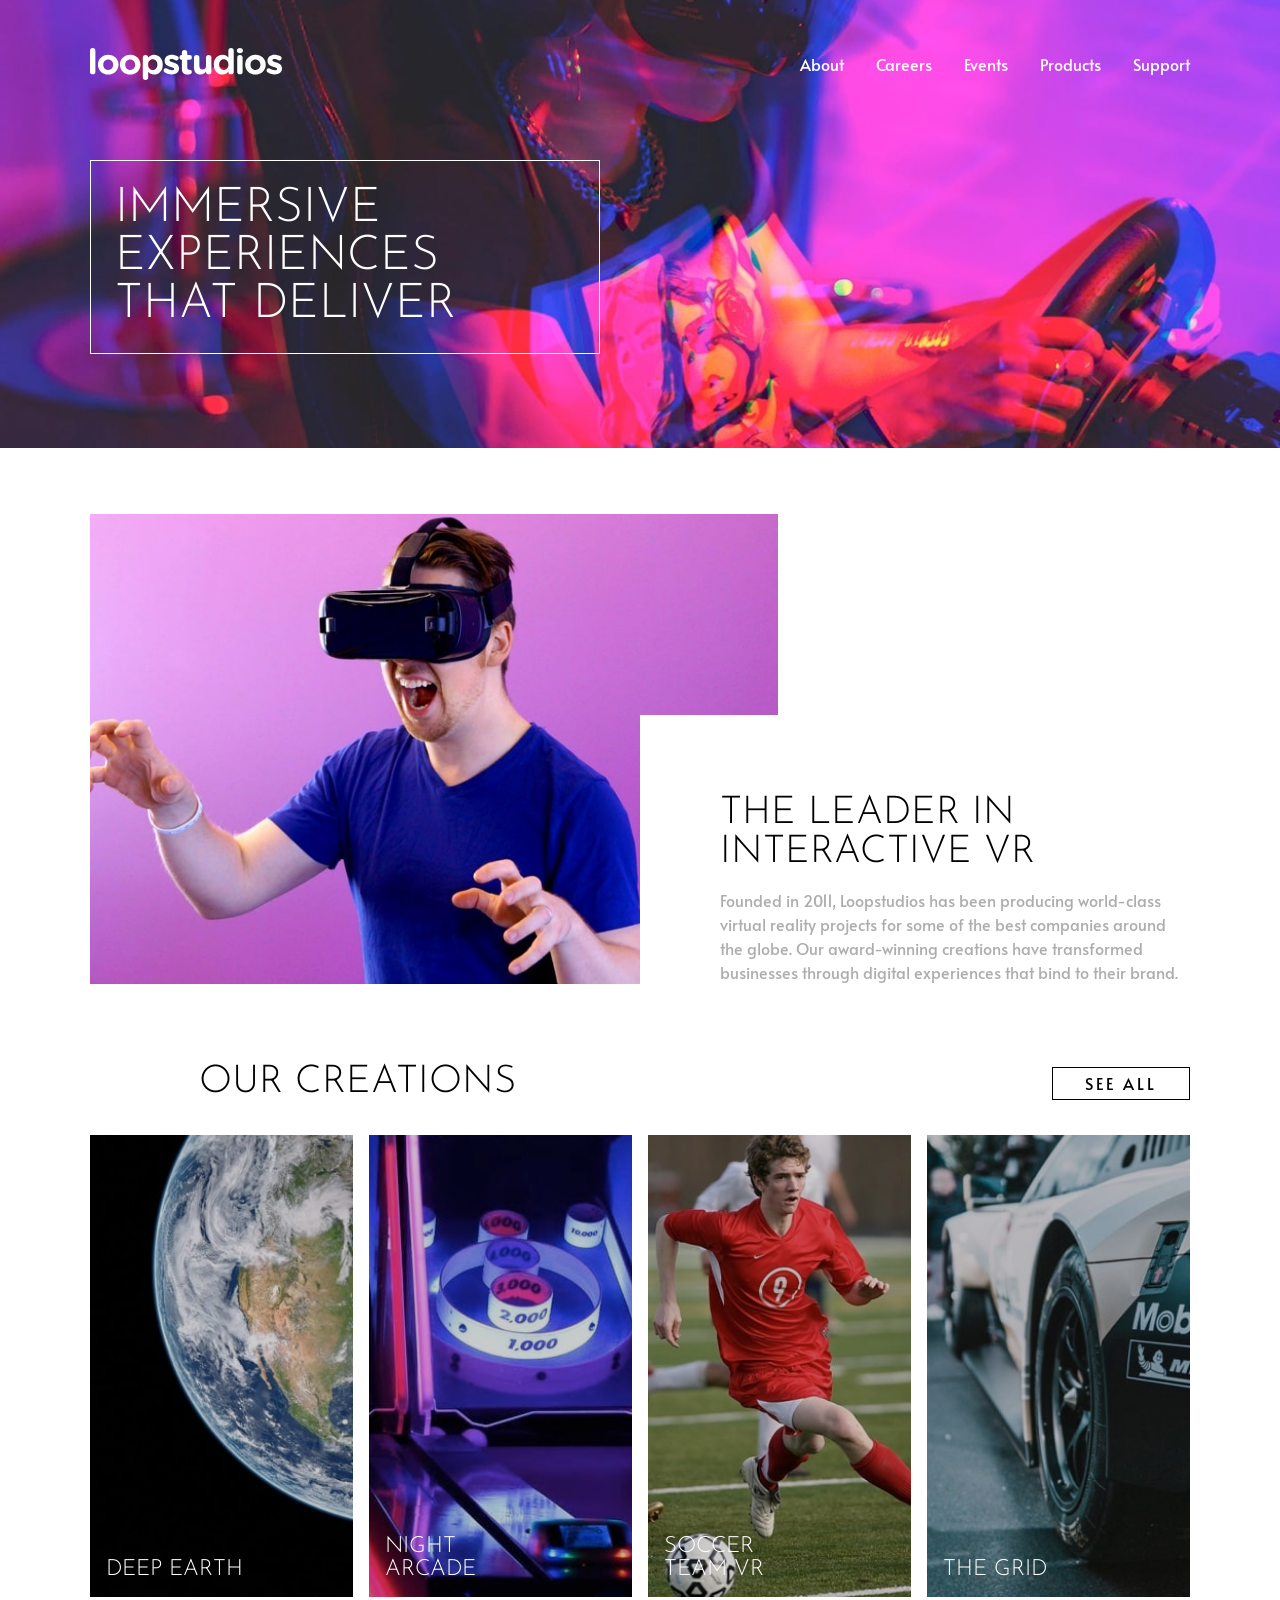
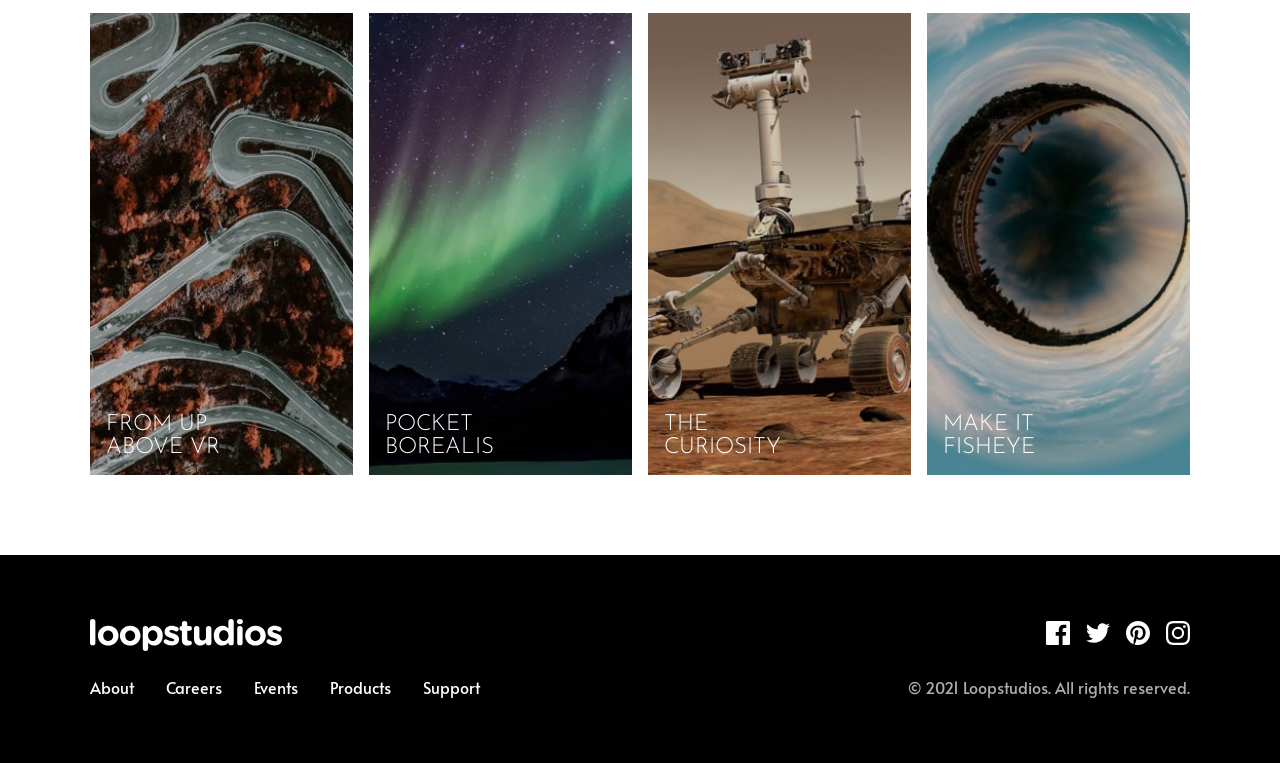
==== commit ad96c3d1: "build footer section" ====
--- a/index.html
+++ b/index.html
@@ -168,9 +168,11 @@
       </section>
     </main>
 
-    <footer class="footer" style="background-color: black">
+    <footer class="footer">
       <div class="wrapper footer__wrapper">
-        <a href="/"><img src="/assets/images/logo.svg" alt="Loopstudios" /></a>
+        <a class="footer-logo" href="/"
+          ><img src="/assets/images/logo.svg" alt="Loopstudios"
+        /></a>
         <ul class="links links--footer" role="list">
           <li><a href="#" class="link">About</a></li>
           <li><a href="#" class="link">Careers</a></li>
@@ -200,6 +202,9 @@
             /></a>
           </li>
         </ul>
+        <p class="footer__copyright">
+          &copy; 2021 Loopstudios. All rights reserved.
+        </p>
       </div>
     </footer>
 
--- a/css/style.css
+++ b/css/style.css
@@ -334,7 +334,6 @@
 
 /* CREATIONS SECTION */
 .creations {
-  outline: 2px solid red;
   text-align: center;
 }
 
@@ -434,6 +433,64 @@
 /* FOOTER SECTION */
 .footer {
   margin-top: 5rem;
+  background-color: var(--clr-black);
+  padding: 4rem 0;
+}
+
+.footer__wrapper {
+  display: grid;
+  justify-items: center;
+
+}
+
+.footer__wrapper > :where(:not(:first-child, :last-child)) {
+  margin-top: 2rem;
+}
+
+.links--footer {
+  /* gap: 2rem; */
+  display: grid;
+  gap: 1rem;
+}
+
+.social-links {
+  display: flex;
+  align-items: center;
+  gap: 1rem;
+}
+
+.footer__copyright {
+  margin-top: .6rem;
+}
+
+@media (min-width: 45em) {
+  .footer__wrapper {
+    grid-template-columns: 1fr 1fr;
+    gap: 1.5rem;
+  }
+
+  .footer__wrapper > * {
+    margin-top: 0;
+  }
+
+  .footer-logo {
+    justify-self: start;
+  }
+
+  .links--footer {
+    display: flex;
+    justify-self: start;
+    gap: 1rem;
+    gap: clamp(1rem, -0.894736842105263rem + 4.2105263157894735vw, 2rem);
+  }
+
+  .social-links {
+    grid-column: 2 / -1;
+    grid-row: 1 / 2;
+    justify-self: end;
+  }
+
+  .footer__copyright {justify-self: end;}
 }
 
 /* UTILITY CLASSES */
